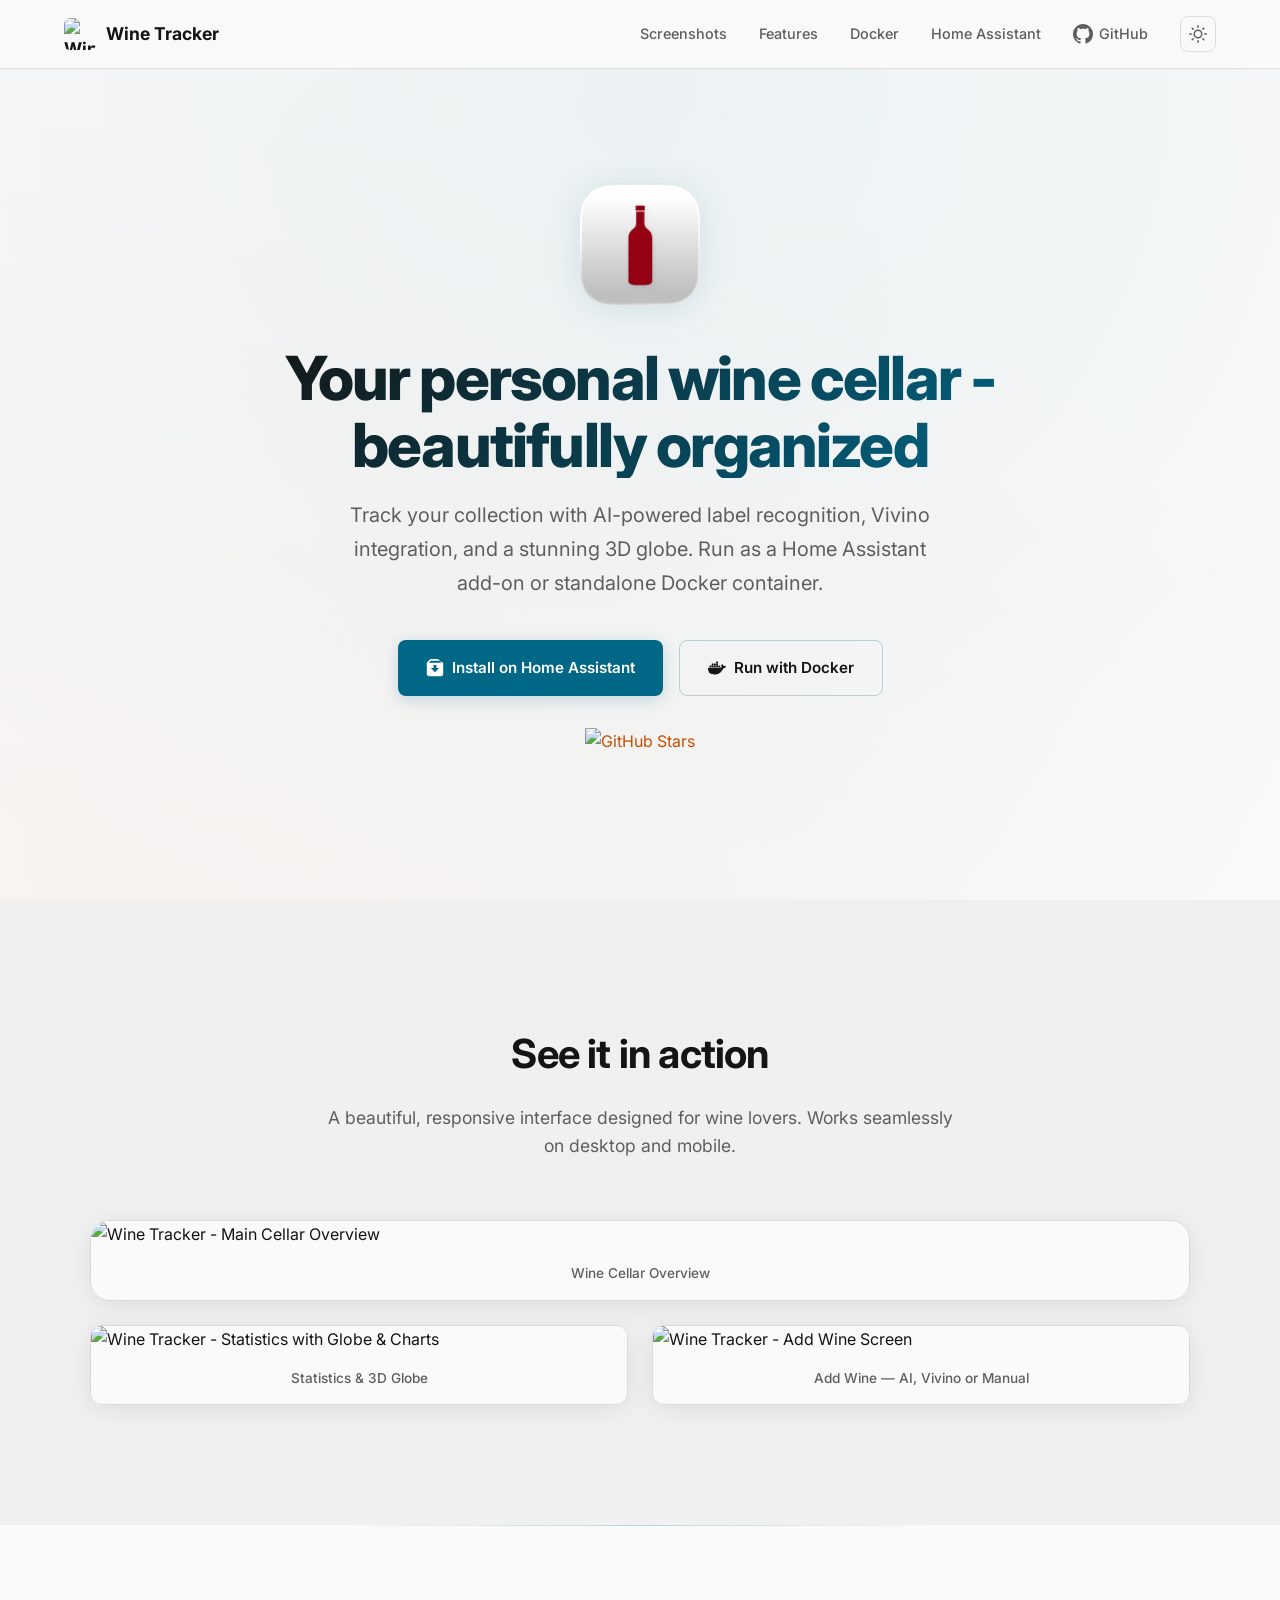
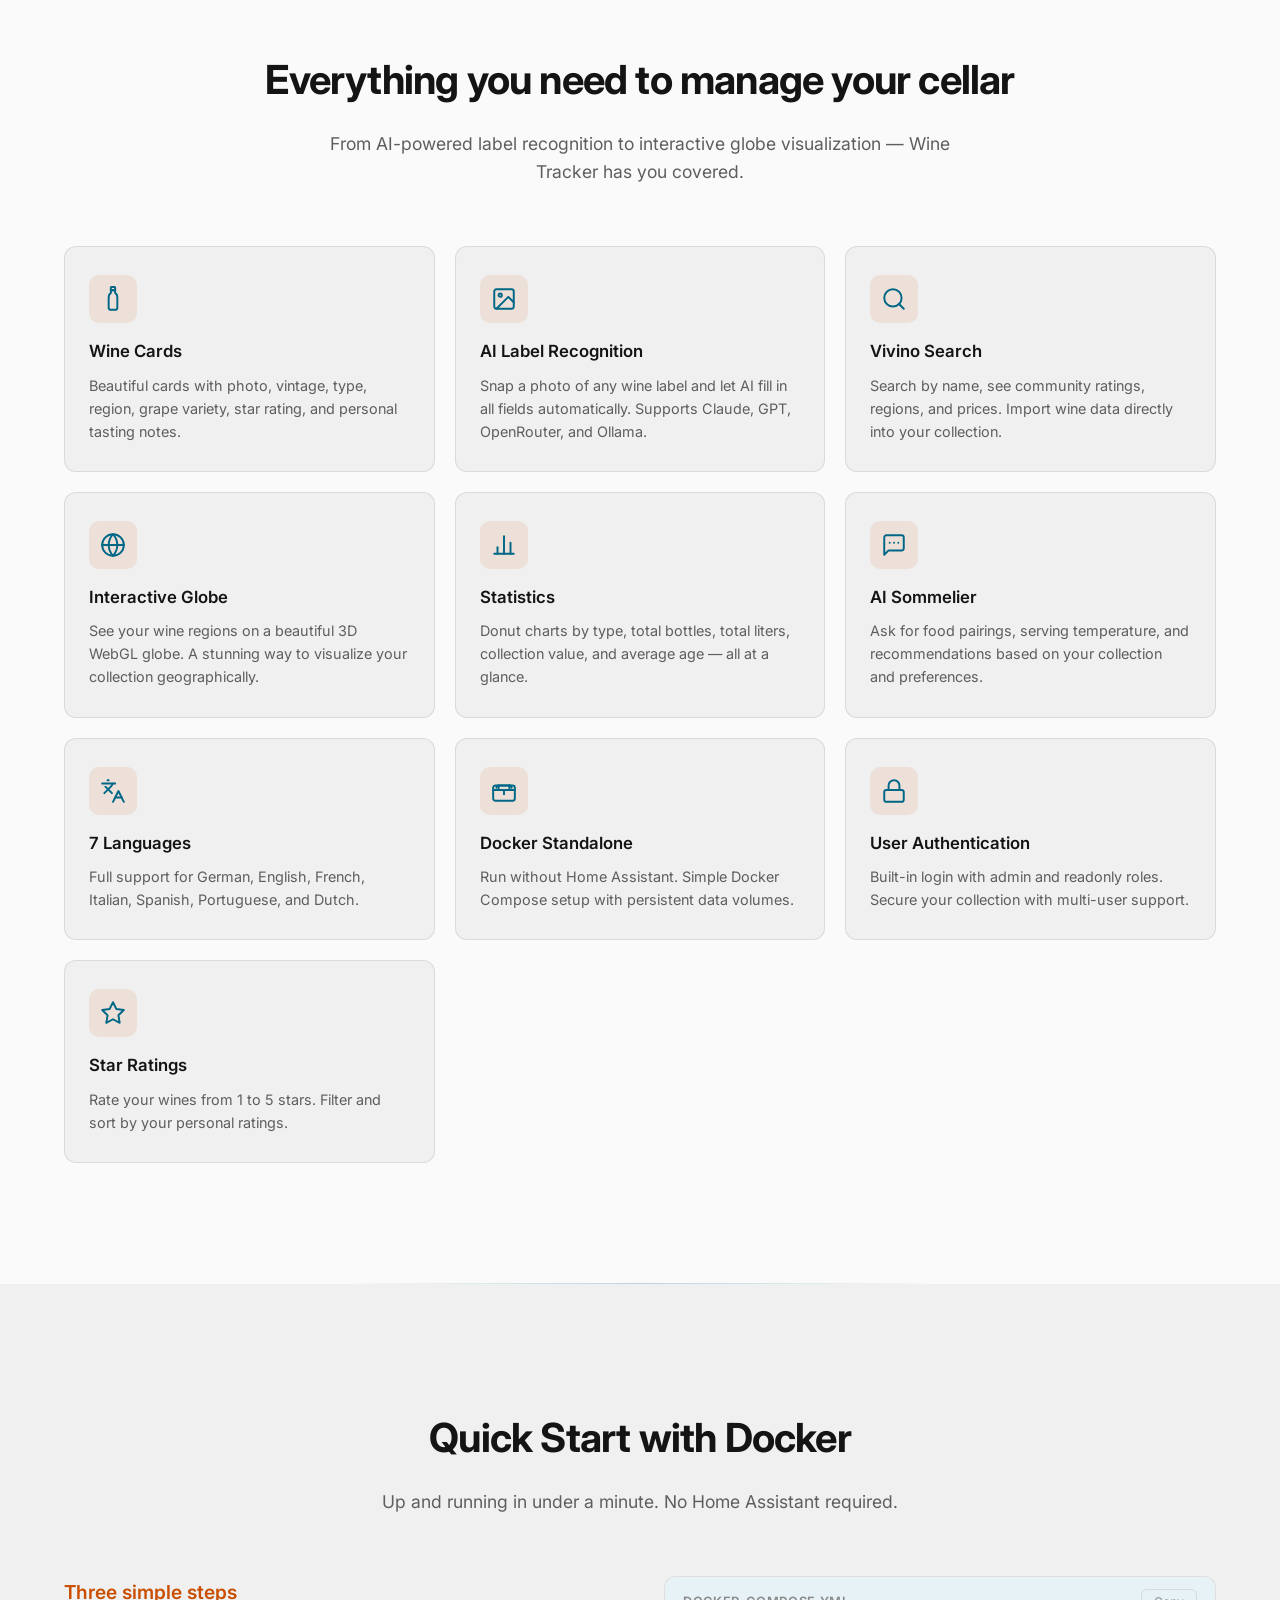
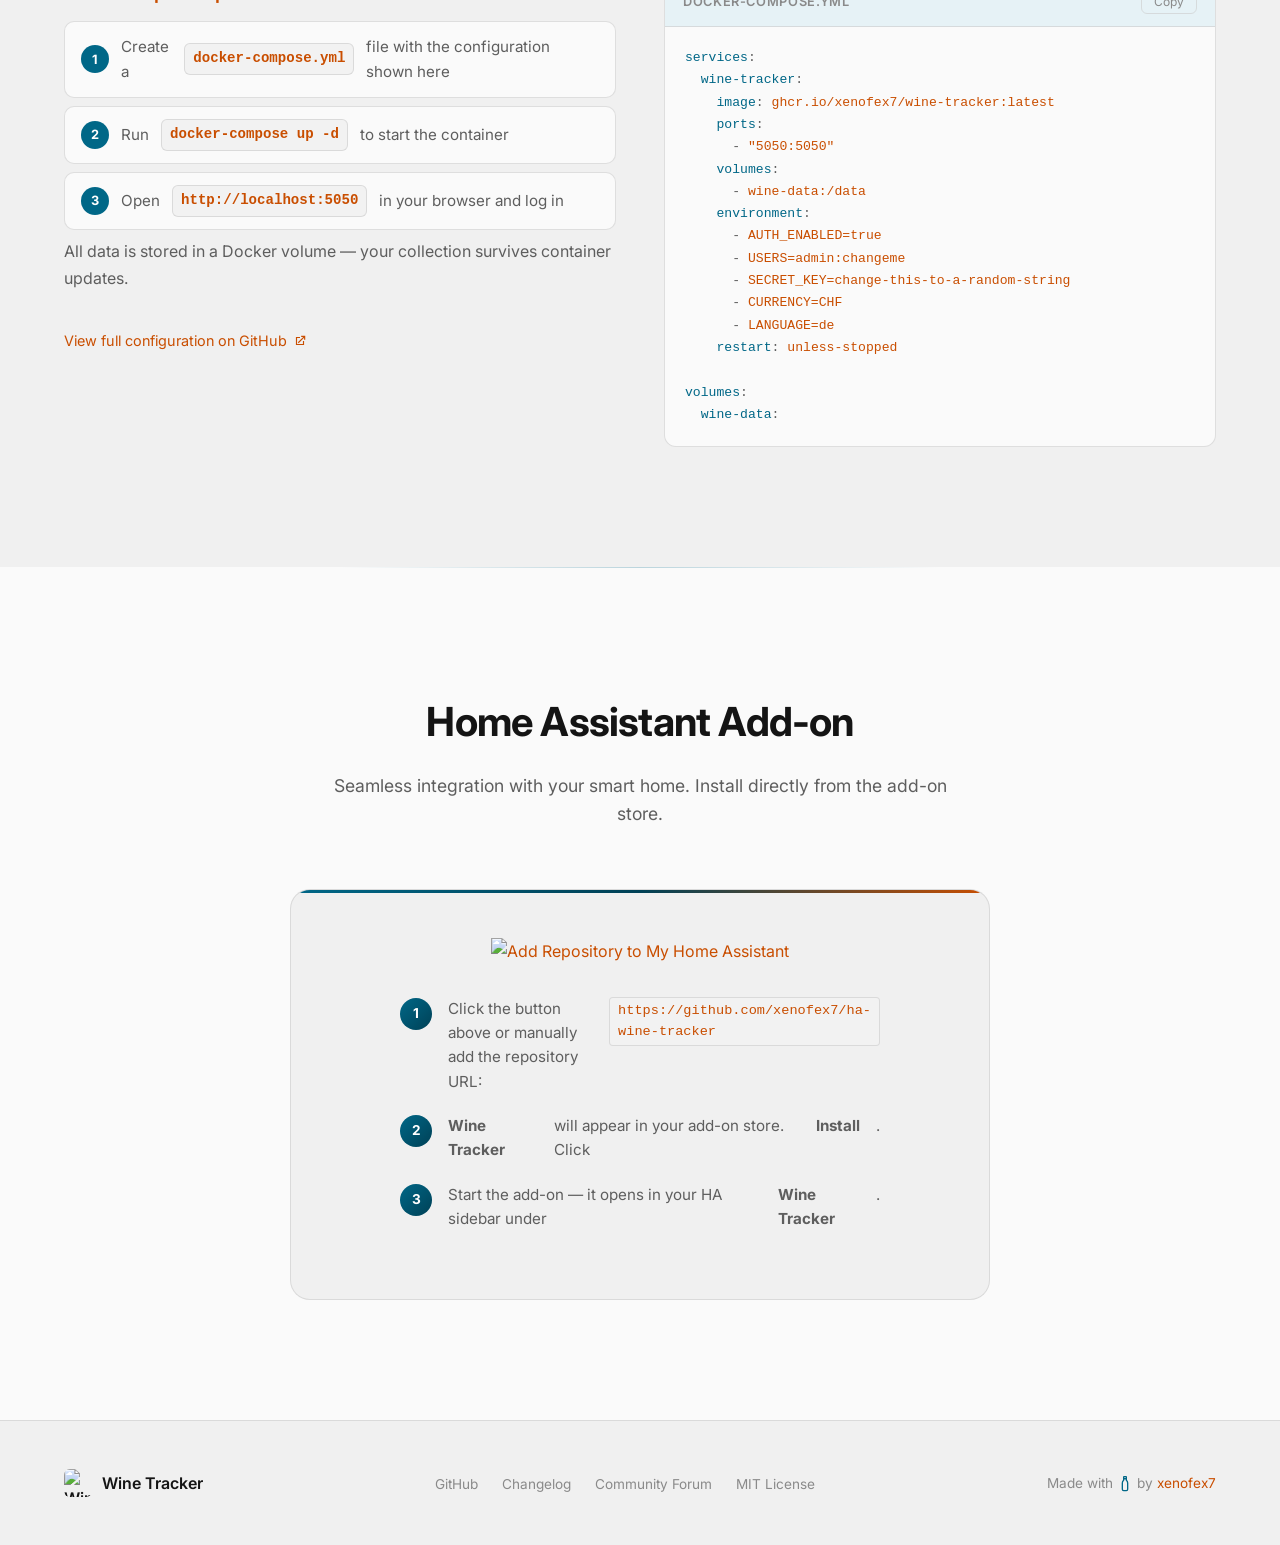
==== docs/index.html @ 7efe10c6 "Enhance landing page with dark/light mode, SVG icons, and lightbox" ====
<!DOCTYPE html>
<html lang="en">
<head>
  <meta charset="UTF-8">
  <meta name="viewport" content="width=device-width, initial-scale=1.0">
  <title>Wine Tracker — Your Personal Wine Cellar, Beautifully Organized</title>
  <meta name="description" content="Track your wine collection with AI-powered label recognition, Vivino integration, and a stunning 3D globe. Run as a Home Assistant add-on or standalone Docker container.">
  <meta property="og:title" content="Wine Tracker — Your Personal Wine Cellar">
  <meta property="og:description" content="Track your wine collection with AI-powered label recognition, Vivino integration, and a stunning 3D globe.">
  <meta property="og:image" content="https://raw.githubusercontent.com/xenofex7/ha-wine-tracker/main/assets/260220_main_screen.png">
  <meta property="og:url" content="https://xenofex7.github.io/ha-wine-tracker">
  <meta property="og:type" content="website">
  <meta name="twitter:card" content="summary_large_image">
  <meta name="twitter:title" content="Wine Tracker — Your Personal Wine Cellar">
  <meta name="twitter:description" content="Track your wine collection with AI-powered label recognition, Vivino integration, and a stunning 3D globe.">
  <meta name="twitter:image" content="https://raw.githubusercontent.com/xenofex7/ha-wine-tracker/main/assets/260220_main_screen.png">
  <link rel="icon" type="image/png" href="./icon.png">
  <link rel="preconnect" href="https://fonts.googleapis.com">
  <link rel="preconnect" href="https://fonts.gstatic.com" crossorigin>
  <link href="https://fonts.googleapis.com/css2?family=Inter:wght@300;400;500;600;700;800&display=swap" rel="stylesheet">
  <style>
    /* ========================================
       CSS Custom Properties — Dark (default)
       ======================================== */
    :root {
      --bg-primary: #111111;
      --bg-secondary: #1c1c1c;
      --bg-tertiary: #252525;
      --bg-card: #1c1c1c;
      --bg-card-hover: #282828;
      --bg-code: #161616;

      --accent: #009ac7;
      --accent-hover: #00b4e6;
      --accent-dim: #006787;
      --accent-glow: rgba(0, 154, 199, 0.3);
      --accent-glow-strong: rgba(0, 154, 199, 0.5);

      --gold: #ff9800;
      --gold-light: #ffb74d;
      --gold-dim: rgba(255, 152, 0, 0.15);

      --text-primary: #e1e1e1;
      --text-secondary: #9b9b9b;
      --text-muted: #6b6b6b;

      --border: rgba(58, 58, 58, 0.6);
      --border-hover: rgba(0, 154, 199, 0.4);

      --nav-bg: rgba(17, 17, 17, 0.85);
      --mobile-nav-bg: rgba(17, 17, 17, 0.97);

      --code-number: #7EC8E3;
      --ha-step-bg: linear-gradient(135deg, #009ac7, #006787);
      --ha-step-color: white;
      --ha-gradient: linear-gradient(90deg, #009ac7, #006787, var(--gold));

      --feature-icon-color: var(--accent);

      --radius-lg: 20px;
      --radius-md: 12px;
      --radius-sm: 8px;

      --shadow-soft: 0 4px 24px rgba(0, 0, 0, 0.3);
      --shadow-elevated: 0 8px 40px rgba(0, 0, 0, 0.5);
      --shadow-glow: 0 0 40px rgba(0, 154, 199, 0.15);

      --max-width: 1200px;
      --section-padding: 120px;
    }

    /* ========================================
       Light Mode Overrides
       ======================================== */
    [data-theme="light"] {
      --bg-primary: #fafafa;
      --bg-secondary: #f0f0f0;
      --bg-tertiary: #e6e6e6;
      --bg-card: #ffffff;
      --bg-card-hover: #f5f5f5;
      --bg-code: #f2f2f2;

      --accent: #006787;
      --accent-hover: #005570;
      --accent-dim: #004156;
      --accent-glow: rgba(0, 103, 135, 0.12);
      --accent-glow-strong: rgba(0, 103, 135, 0.2);

      --gold: #c94e00;
      --gold-light: #a83e00;
      --gold-dim: rgba(201, 78, 0, 0.1);

      --text-primary: #141414;
      --text-secondary: #5e5e5e;
      --text-muted: #8a8a8a;

      --border: rgba(204, 204, 204, 0.6);
      --border-hover: rgba(0, 103, 135, 0.25);

      --nav-bg: rgba(250, 250, 250, 0.9);
      --mobile-nav-bg: rgba(250, 250, 250, 0.97);

      --code-number: #2980B9;
      --ha-step-bg: linear-gradient(135deg, #006787, #004156);
      --ha-step-color: white;
      --ha-gradient: linear-gradient(90deg, #006787, #004156, var(--gold));

      --feature-icon-color: var(--accent);

      --shadow-soft: 0 4px 24px rgba(0, 0, 0, 0.06);
      --shadow-elevated: 0 8px 40px rgba(0, 0, 0, 0.1);
      --shadow-glow: 0 0 40px rgba(0, 103, 135, 0.08);
    }

    [data-theme="light"] .hero h1 {
      background: linear-gradient(135deg, var(--text-primary) 0%, var(--accent) 100%);
      -webkit-background-clip: text;
      -webkit-text-fill-color: transparent;
      background-clip: text;
    }

    [data-theme="light"] .nav-github svg {
      fill: var(--text-secondary);
    }

    [data-theme="light"] .btn-primary {
      box-shadow: 0 4px 16px rgba(0, 103, 135, 0.2);
    }

    [data-theme="light"] .btn-primary:hover {
      box-shadow: 0 6px 24px rgba(0, 103, 135, 0.3);
    }

    [data-theme="light"] .screenshot-main,
    [data-theme="light"] .screenshot-secondary {
      box-shadow: 0 4px 24px rgba(0, 0, 0, 0.08);
    }

    [data-theme="light"] .code-body .keyword { color: var(--accent); }
    [data-theme="light"] .code-body .string { color: var(--gold); }
    [data-theme="light"] .code-body .comment { color: var(--text-muted); }

    /* ========================================
       Theme transition
       ======================================== */
    html[data-theme-transition] *,
    html[data-theme-transition] *::before,
    html[data-theme-transition] *::after {
      transition: background-color 0.4s ease, color 0.3s ease, border-color 0.3s ease, box-shadow 0.3s ease, fill 0.3s ease !important;
    }

    /* ========================================
       Reset & Base
       ======================================== */
    *, *::before, *::after {
      box-sizing: border-box;
      margin: 0;
      padding: 0;
    }

    html {
      scroll-behavior: smooth;
      -webkit-font-smoothing: antialiased;
      -moz-osx-font-smoothing: grayscale;
    }

    body {
      font-family: 'Inter', -apple-system, BlinkMacSystemFont, 'Segoe UI', sans-serif;
      background: var(--bg-primary);
      color: var(--text-primary);
      line-height: 1.7;
      overflow-x: hidden;
    }

    a {
      color: var(--gold);
      text-decoration: none;
      transition: color 0.2s ease;
    }

    a:hover {
      color: var(--gold-light);
    }

    img {
      max-width: 100%;
      height: auto;
    }

    /* ========================================
       Scroll Animations
       ======================================== */
    .fade-in {
      opacity: 0;
      transform: translateY(30px);
      transition: opacity 0.7s ease-out, transform 0.7s ease-out;
    }

    .fade-in.visible {
      opacity: 1;
      transform: translateY(0);
    }

    .fade-in-delay-1 { transition-delay: 0.1s; }
    .fade-in-delay-2 { transition-delay: 0.2s; }
    .fade-in-delay-3 { transition-delay: 0.3s; }
    .fade-in-delay-4 { transition-delay: 0.4s; }

    /* ========================================
       Layout
       ======================================== */
    .container {
      max-width: var(--max-width);
      margin: 0 auto;
      padding: 0 24px;
    }

    section {
      padding: var(--section-padding) 0;
      position: relative;
    }

    .section-title {
      font-size: clamp(1.8rem, 4vw, 2.5rem);
      font-weight: 700;
      text-align: center;
      margin-bottom: 16px;
      letter-spacing: -0.02em;
    }

    .section-subtitle {
      text-align: center;
      color: var(--text-secondary);
      font-size: 1.1rem;
      max-width: 640px;
      margin: 0 auto 60px;
      line-height: 1.6;
    }

    /* ========================================
       Navigation
       ======================================== */
    nav {
      position: fixed;
      top: 0;
      left: 0;
      right: 0;
      z-index: 1000;
      padding: 16px 0;
      background: var(--nav-bg);
      backdrop-filter: blur(20px);
      -webkit-backdrop-filter: blur(20px);
      border-bottom: 1px solid var(--border);
      transition: padding 0.3s ease;
    }

    nav .container {
      display: flex;
      align-items: center;
      justify-content: space-between;
    }

    .nav-brand {
      display: flex;
      align-items: center;
      gap: 10px;
      font-weight: 700;
      font-size: 1.1rem;
      color: var(--text-primary);
    }

    .nav-brand img {
      width: 32px;
      height: 32px;
      border-radius: 6px;
    }

    .nav-links {
      display: flex;
      align-items: center;
      gap: 32px;
      list-style: none;
    }

    .nav-links a {
      color: var(--text-secondary);
      font-size: 0.9rem;
      font-weight: 500;
      transition: color 0.2s ease;
    }

    .nav-links a:hover {
      color: var(--text-primary);
    }

    .nav-github {
      display: flex;
      align-items: center;
      gap: 6px;
    }

    .nav-github svg {
      width: 20px;
      height: 20px;
      fill: var(--text-secondary);
      transition: fill 0.2s ease;
    }

    .nav-github:hover svg {
      fill: var(--text-primary);
    }

    .nav-toggle {
      display: none;
      background: none;
      border: none;
      cursor: pointer;
      padding: 4px;
    }

    .nav-toggle span {
      display: block;
      width: 24px;
      height: 2px;
      background: var(--text-secondary);
      margin: 5px 0;
      transition: all 0.3s ease;
      border-radius: 2px;
    }

    /* Theme toggle */
    .theme-toggle {
      background: none;
      border: 1px solid var(--border);
      border-radius: 8px;
      cursor: pointer;
      padding: 6px;
      display: flex;
      align-items: center;
      justify-content: center;
      color: var(--text-secondary);
      transition: color 0.2s ease, border-color 0.2s ease, background 0.2s ease;
      width: 36px;
      height: 36px;
    }

    .theme-toggle:hover {
      color: var(--text-primary);
      border-color: var(--border-hover);
      background: var(--bg-card);
    }

    .theme-toggle svg {
      width: 18px;
      height: 18px;
    }

    .theme-toggle .icon-sun { display: none; }
    .theme-toggle .icon-moon { display: block; }

    [data-theme="light"] .theme-toggle .icon-sun { display: block; }
    [data-theme="light"] .theme-toggle .icon-moon { display: none; }

    /* Theme-aware hero icon */
    .icon-for-light { display: none; }
    .icon-for-dark { display: inline; }
    [data-theme="light"] .icon-for-light { display: inline; }
    [data-theme="light"] .icon-for-dark { display: none; }

    /* ========================================
       Hero Section
       ======================================== */
    .hero {
      min-height: 100vh;
      display: flex;
      align-items: center;
      justify-content: center;
      text-align: center;
      padding: 140px 24px 100px;
      position: relative;
      overflow: hidden;
    }

    .hero::before {
      content: '';
      position: absolute;
      top: -50%;
      left: -50%;
      width: 200%;
      height: 200%;
      background: radial-gradient(ellipse at 50% 30%, rgba(0, 154, 199, 0.12) 0%, transparent 60%),
                  radial-gradient(ellipse at 30% 80%, rgba(255, 152, 0, 0.05) 0%, transparent 50%);
      pointer-events: none;
    }

    [data-theme="light"] .hero::before {
      background: radial-gradient(ellipse at 50% 30%, rgba(0, 103, 135, 0.06) 0%, transparent 60%),
                  radial-gradient(ellipse at 30% 80%, rgba(201, 78, 0, 0.04) 0%, transparent 50%);
    }

    .hero-content {
      position: relative;
      z-index: 1;
      max-width: 800px;
    }

    .hero-logo {
      width: 120px;
      height: 120px;
      border-radius: 24px;
      margin-bottom: 32px;
      animation: float 6s ease-in-out infinite;
      filter: drop-shadow(0 4px 16px var(--accent-glow));
    }

    @keyframes float {
      0%, 100% { transform: translateY(0); }
      50% { transform: translateY(-10px); }
    }

    .hero h1 {
      font-size: clamp(2.2rem, 6vw, 3.8rem);
      font-weight: 800;
      letter-spacing: -0.03em;
      line-height: 1.1;
      margin-bottom: 20px;
      background: linear-gradient(135deg, var(--text-primary) 0%, var(--gold) 100%);
      -webkit-background-clip: text;
      -webkit-text-fill-color: transparent;
      background-clip: text;
    }

    .hero-tagline {
      font-size: clamp(1.05rem, 2.5vw, 1.25rem);
      color: var(--text-secondary);
      max-width: 620px;
      margin: 0 auto 40px;
      line-height: 1.7;
    }

    .hero-cta {
      display: flex;
      gap: 16px;
      justify-content: center;
      flex-wrap: wrap;
      margin-bottom: 32px;
    }

    .btn {
      display: inline-flex;
      align-items: center;
      gap: 8px;
      padding: 14px 28px;
      border-radius: var(--radius-sm);
      font-family: 'Inter', sans-serif;
      font-size: 0.95rem;
      font-weight: 600;
      cursor: pointer;
      transition: all 0.25s ease;
      border: none;
      text-decoration: none;
    }

    .btn-primary {
      background: var(--accent);
      color: #ffffff;
      box-shadow: 0 4px 16px rgba(0, 154, 199, 0.3);
    }

    .btn-primary:hover {
      background: var(--accent-hover);
      color: #ffffff;
      transform: translateY(-2px);
      box-shadow: 0 6px 24px rgba(0, 154, 199, 0.4);
    }

    .btn-secondary {
      background: transparent;
      color: var(--text-primary);
      border: 1px solid var(--border-hover);
    }

    .btn-secondary:hover {
      background: var(--bg-card);
      color: var(--text-primary);
      border-color: var(--accent);
      transform: translateY(-2px);
    }

    .btn svg {
      width: 18px;
      height: 18px;
      flex-shrink: 0;
    }

    .hero-badge {
      display: inline-flex;
      align-items: center;
      gap: 8px;
    }

    .hero-badge img {
      height: 20px;
    }

    /* ========================================
       Screenshots Section
       ======================================== */
    .screenshots {
      background: var(--bg-secondary);
      overflow: hidden;
    }

    .screenshots-grid {
      display: grid;
      grid-template-columns: 1fr 1fr;
      gap: 24px;
      max-width: 1100px;
      margin: 0 auto;
    }

    .screenshot-main {
      grid-column: 1 / -1;
      border-radius: var(--radius-lg);
      overflow: hidden;
      box-shadow: var(--shadow-elevated);
      border: 1px solid var(--border);
      transition: transform 0.4s ease, box-shadow 0.4s ease;
      cursor: pointer;
    }

    .screenshot-main:hover {
      transform: translateY(-4px);
      box-shadow: var(--shadow-glow), var(--shadow-elevated);
    }

    .screenshot-main img {
      display: block;
      width: 100%;
      background: var(--bg-primary);
    }

    .screenshot-secondary {
      border-radius: var(--radius-md);
      overflow: hidden;
      box-shadow: var(--shadow-soft);
      border: 1px solid var(--border);
      transition: transform 0.4s ease, box-shadow 0.4s ease;
      cursor: pointer;
    }

    .screenshot-secondary:hover {
      transform: translateY(-4px);
      box-shadow: var(--shadow-glow), var(--shadow-soft);
    }

    .screenshot-secondary img {
      display: block;
      width: 100%;
      background: var(--bg-primary);
    }

    .screenshot-label {
      padding: 14px 18px;
      background: var(--bg-primary);
      font-size: 0.85rem;
      color: var(--text-secondary);
      font-weight: 500;
      text-align: center;
    }

    /* ========================================
       Lightbox
       ======================================== */
    .lightbox {
      position: fixed;
      top: 0;
      left: 0;
      right: 0;
      bottom: 0;
      z-index: 9999;
      display: flex;
      align-items: center;
      justify-content: center;
      background: rgba(0, 0, 0, 0.88);
      backdrop-filter: blur(8px);
      -webkit-backdrop-filter: blur(8px);
      opacity: 0;
      visibility: hidden;
      transition: opacity 0.3s ease, visibility 0.3s ease;
      cursor: zoom-out;
      padding: 40px;
    }

    .lightbox.active {
      opacity: 1;
      visibility: visible;
    }

    .lightbox img {
      max-width: 95%;
      max-height: 90vh;
      border-radius: var(--radius-md);
      box-shadow: 0 16px 80px rgba(0, 0, 0, 0.6);
      transform: scale(0.92);
      transition: transform 0.35s ease;
      cursor: default;
    }

    .lightbox.active img {
      transform: scale(1);
    }

    .lightbox-close {
      position: absolute;
      top: 20px;
      right: 24px;
      background: rgba(255, 255, 255, 0.1);
      border: 1px solid rgba(255, 255, 255, 0.15);
      border-radius: 50%;
      width: 44px;
      height: 44px;
      display: flex;
      align-items: center;
      justify-content: center;
      cursor: pointer;
      color: rgba(255, 255, 255, 0.8);
      font-size: 1.2rem;
      transition: background 0.2s ease, color 0.2s ease;
    }

    .lightbox-close:hover {
      background: rgba(255, 255, 255, 0.2);
      color: white;
    }

    .lightbox-close svg {
      width: 20px;
      height: 20px;
    }

    /* ========================================
       Features Section
       ======================================== */
    .features-grid {
      display: grid;
      grid-template-columns: repeat(auto-fit, minmax(280px, 1fr));
      gap: 20px;
    }

    .feature-card {
      background: var(--bg-secondary);
      border: 1px solid var(--border);
      border-radius: var(--radius-md);
      padding: 28px 24px;
      transition: all 0.3s ease;
      position: relative;
      overflow: hidden;
    }

    .feature-card::before {
      content: '';
      position: absolute;
      top: 0;
      left: 0;
      right: 0;
      height: 2px;
      background: linear-gradient(90deg, var(--accent), var(--gold), var(--accent));
      opacity: 0;
      transition: opacity 0.3s ease;
    }

    .feature-card:hover {
      border-color: var(--border-hover);
      background: var(--bg-tertiary);
      transform: translateY(-2px);
      box-shadow: var(--shadow-glow);
    }

    .feature-card:hover::before {
      opacity: 1;
    }

    .feature-icon {
      display: flex;
      align-items: center;
      justify-content: center;
      width: 48px;
      height: 48px;
      margin-bottom: 14px;
      border-radius: 10px;
      background: var(--gold-dim);
      color: var(--feature-icon-color);
    }

    .feature-icon svg {
      width: 26px;
      height: 26px;
    }

    .feature-card h3 {
      font-size: 1.05rem;
      font-weight: 600;
      margin-bottom: 8px;
      color: var(--text-primary);
    }

    .feature-card p {
      font-size: 0.9rem;
      color: var(--text-secondary);
      line-height: 1.6;
    }

    /* ========================================
       Docker Section
       ======================================== */
    .docker-section {
      background: var(--bg-secondary);
    }

    .docker-content {
      display: grid;
      grid-template-columns: 1fr 1fr;
      gap: 48px;
      align-items: start;
    }

    .docker-text h3 {
      font-size: 1.2rem;
      font-weight: 600;
      margin-bottom: 12px;
      color: var(--gold);
    }

    .docker-text p {
      color: var(--text-secondary);
      margin-bottom: 20px;
      line-height: 1.7;
    }

    .docker-steps {
      list-style: none;
      counter-reset: steps;
      padding: 0;
    }

    .docker-steps li {
      counter-increment: steps;
      display: flex;
      align-items: center;
      gap: 12px;
      padding: 12px 16px;
      margin-bottom: 8px;
      background: var(--bg-primary);
      border: 1px solid var(--border);
      border-radius: 10px;
      color: var(--text-secondary);
      font-size: 0.95rem;
    }

    .docker-steps li::before {
      content: counter(steps);
      min-width: 28px;
      height: 28px;
      border-radius: 50%;
      background: var(--accent);
      color: #ffffff;
      display: flex;
      align-items: center;
      justify-content: center;
      font-size: 0.8rem;
      font-weight: 700;
      flex-shrink: 0;
    }

    .docker-steps code {
      background: var(--bg-code);
      border: 1px solid var(--border);
      padding: 3px 8px;
      border-radius: 6px;
      font-size: 0.88rem;
      font-weight: 600;
      color: var(--gold);
      white-space: nowrap;
    }

    .code-block {
      background: var(--bg-primary);
      border: 1px solid var(--border);
      border-radius: var(--radius-md);
      overflow: hidden;
    }

    .code-header {
      display: flex;
      align-items: center;
      justify-content: space-between;
      padding: 12px 18px;
      background: rgba(0, 154, 199, 0.08);
      border-bottom: 1px solid var(--border);
    }

    .code-header span {
      font-size: 0.8rem;
      font-weight: 600;
      color: var(--text-muted);
      text-transform: uppercase;
      letter-spacing: 0.05em;
    }

    .code-copy {
      background: none;
      border: 1px solid var(--border);
      color: var(--text-muted);
      padding: 4px 12px;
      border-radius: 6px;
      font-size: 0.75rem;
      font-family: 'Inter', sans-serif;
      cursor: pointer;
      transition: all 0.2s ease;
    }

    .code-copy:hover {
      border-color: var(--accent);
      color: var(--text-secondary);
    }

    .code-body {
      padding: 20px;
      overflow-x: auto;
    }

    .code-body pre {
      margin: 0;
      font-family: 'SF Mono', 'Fira Code', 'Cascadia Code', monospace;
      font-size: 0.82rem;
      line-height: 1.7;
      color: var(--text-secondary);
      white-space: pre;
    }

    .code-body .keyword { color: var(--accent); }
    .code-body .string { color: var(--gold); }
    .code-body .comment { color: var(--text-muted); font-style: italic; }
    .code-body .number { color: var(--code-number); }

    .docker-link {
      display: inline-flex;
      align-items: center;
      gap: 6px;
      margin-top: 16px;
      font-size: 0.9rem;
      color: var(--gold);
    }

    .docker-link:hover {
      color: var(--gold-light);
    }

    .docker-link svg {
      width: 14px;
      height: 14px;
      fill: currentColor;
    }

    /* ========================================
       Home Assistant Section
       ======================================== */
    .ha-section {
      text-align: center;
    }

    .ha-card {
      background: var(--bg-secondary);
      border: 1px solid var(--border);
      border-radius: var(--radius-lg);
      padding: 48px;
      max-width: 700px;
      margin: 0 auto;
      position: relative;
      overflow: hidden;
    }

    .ha-card::before {
      content: '';
      position: absolute;
      top: 0;
      left: 0;
      right: 0;
      height: 3px;
      background: var(--ha-gradient);
    }

    .ha-badge {
      display: inline-block;
      margin-bottom: 32px;
    }

    .ha-badge img {
      height: 44px;
      transition: transform 0.2s ease;
    }

    .ha-badge:hover img {
      transform: translateY(-2px);
    }

    .ha-steps {
      text-align: left;
      list-style: none;
      counter-reset: ha-steps;
      max-width: 480px;
      margin: 0 auto;
    }

    .ha-steps li {
      counter-increment: ha-steps;
      display: flex;
      align-items: flex-start;
      gap: 16px;
      margin-bottom: 20px;
      color: var(--text-secondary);
      font-size: 0.95rem;
      line-height: 1.6;
    }

    .ha-steps li::before {
      content: counter(ha-steps);
      min-width: 32px;
      height: 32px;
      border-radius: 50%;
      background: var(--ha-step-bg);
      color: var(--ha-step-color);
      display: flex;
      align-items: center;
      justify-content: center;
      font-size: 0.85rem;
      font-weight: 700;
      flex-shrink: 0;
      margin-top: 1px;
    }

    .ha-steps code {
      background: var(--bg-code);
      padding: 2px 8px;
      border-radius: 4px;
      font-size: 0.85rem;
      color: var(--gold);
      border: 1px solid var(--border);
    }

    /* ========================================
       Footer
       ======================================== */
    footer {
      padding: 48px 0;
      border-top: 1px solid var(--border);
      background: var(--bg-secondary);
    }

    .footer-content {
      display: flex;
      align-items: center;
      justify-content: space-between;
      flex-wrap: wrap;
      gap: 16px;
    }

    .footer-brand {
      display: flex;
      align-items: center;
      gap: 10px;
      font-weight: 600;
      color: var(--text-primary);
    }

    .footer-brand img {
      width: 28px;
      height: 28px;
      border-radius: 6px;
    }

    .footer-links {
      display: flex;
      align-items: center;
      gap: 24px;
      list-style: none;
    }

    .footer-links a {
      color: var(--text-muted);
      font-size: 0.85rem;
      transition: color 0.2s ease;
    }

    .footer-links a:hover {
      color: var(--text-secondary);
    }

    .footer-made {
      color: var(--text-muted);
      font-size: 0.85rem;
    }

    .footer-made .footer-wine-icon {
      display: inline-block;
      vertical-align: middle;
      width: 16px;
      height: 16px;
      color: var(--accent);
    }

    /* ========================================
       Divider
       ======================================== */
    .section-divider {
      height: 1px;
      background: linear-gradient(90deg, transparent, var(--border-hover), transparent);
      max-width: 600px;
      margin: 0 auto;
    }

    /* ========================================
       Responsive
       ======================================== */
    @media (max-width: 900px) {
      :root {
        --section-padding: 80px;
      }

      .docker-content {
        grid-template-columns: 1fr;
      }

      .screenshots-grid {
        grid-template-columns: 1fr;
      }

      .features-grid {
        grid-template-columns: 1fr 1fr;
      }
    }

    @media (max-width: 640px) {
      :root {
        --section-padding: 60px;
      }

      .nav-links {
        display: none;
        position: fixed;
        top: 0;
        left: 0;
        right: 0;
        bottom: 0;
        background: var(--mobile-nav-bg);
        backdrop-filter: blur(20px);
        -webkit-backdrop-filter: blur(20px);
        flex-direction: column;
        justify-content: center;
        align-items: center;
        gap: 24px;
        z-index: 999;
      }

      .nav-links.open {
        display: flex;
      }

      .nav-links a {
        font-size: 1.2rem;
      }

      .nav-toggle {
        display: block;
        z-index: 1001;
      }

      .nav-toggle.active span:nth-child(1) {
        transform: rotate(45deg) translate(5px, 5px);
      }

      .nav-toggle.active span:nth-child(2) {
        opacity: 0;
      }

      .nav-toggle.active span:nth-child(3) {
        transform: rotate(-45deg) translate(5px, -5px);
      }

      .hero {
        padding: 120px 20px 80px;
      }

      .hero h1 {
        font-size: 2rem;
      }

      .hero-cta {
        flex-direction: column;
        align-items: center;
      }

      .btn {
        width: 100%;
        max-width: 300px;
        justify-content: center;
      }

      .features-grid {
        grid-template-columns: 1fr;
      }

      .screenshots-grid {
        gap: 16px;
      }

      .ha-card {
        padding: 32px 24px;
      }

      .footer-content {
        flex-direction: column;
        text-align: center;
      }

      .footer-links {
        flex-wrap: wrap;
        justify-content: center;
      }

      .lightbox {
        padding: 16px;
      }
    }
  </style>
</head>
<body>

  <!-- ========================================
       Navigation
       ======================================== -->
  <nav>
    <div class="container">
      <a href="#" class="nav-brand">
        <img src="./icon.png" alt="Wine Tracker Icon">
        <span>Wine Tracker</span>
      </a>
      <button class="nav-toggle" aria-label="Toggle navigation">
        <span></span>
        <span></span>
        <span></span>
      </button>
      <ul class="nav-links">
        <li><a href="#screenshots">Screenshots</a></li>
        <li><a href="#features">Features</a></li>
        <li><a href="#docker">Docker</a></li>
        <li><a href="#homeassistant">Home Assistant</a></li>
        <li>
          <a href="https://github.com/xenofex7/ha-wine-tracker" class="nav-github" target="_blank" rel="noopener">
            <svg viewBox="0 0 24 24" xmlns="http://www.w3.org/2000/svg"><path d="M12 0C5.37 0 0 5.37 0 12c0 5.31 3.435 9.795 8.205 11.385.6.105.825-.255.825-.57 0-.285-.015-1.23-.015-2.235-3.015.555-3.795-.735-4.035-1.41-.135-.345-.72-1.41-1.23-1.695-.42-.225-1.02-.78-.015-.795.945-.015 1.62.87 1.845 1.23 1.08 1.815 2.805 1.305 3.495.99.105-.78.42-1.305.765-1.605-2.67-.3-5.46-1.335-5.46-5.925 0-1.305.465-2.385 1.23-3.225-.12-.3-.54-1.53.12-3.18 0 0 1.005-.315 3.3 1.23.96-.27 1.98-.405 3-.405s2.04.135 3 .405c2.295-1.56 3.3-1.23 3.3-1.23.66 1.65.24 2.88.12 3.18.765.84 1.23 1.905 1.23 3.225 0 4.605-2.805 5.625-5.475 5.925.435.375.81 1.095.81 2.22 0 1.605-.015 2.895-.015 3.3 0 .315.225.69.825.57A12.02 12.02 0 0024 12c0-6.63-5.37-12-12-12z"/></svg>
            <span>GitHub</span>
          </a>
        </li>
        <li>
          <button class="theme-toggle" id="themeToggle" aria-label="Toggle light/dark mode">
            <svg class="icon-moon" viewBox="0 0 24 24" fill="none" stroke="currentColor" stroke-width="2" stroke-linecap="round" stroke-linejoin="round"><path d="M21 12.79A9 9 0 1 1 11.21 3 7 7 0 0 0 21 12.79z"/></svg>
            <svg class="icon-sun" viewBox="0 0 24 24" fill="none" stroke="currentColor" stroke-width="2" stroke-linecap="round" stroke-linejoin="round"><circle cx="12" cy="12" r="5"/><line x1="12" y1="1" x2="12" y2="3"/><line x1="12" y1="21" x2="12" y2="23"/><line x1="4.22" y1="4.22" x2="5.64" y2="5.64"/><line x1="18.36" y1="18.36" x2="19.78" y2="19.78"/><line x1="1" y1="12" x2="3" y2="12"/><line x1="21" y1="12" x2="23" y2="12"/><line x1="4.22" y1="19.78" x2="5.64" y2="18.36"/><line x1="18.36" y1="5.64" x2="19.78" y2="4.22"/></svg>
          </button>
        </li>
      </ul>
    </div>
  </nav>

  <!-- ========================================
       Hero Section
       ======================================== -->
  <section class="hero">
    <div class="hero-content">
      <img src="./icon_dark.png" alt="Wine Tracker Logo" class="hero-logo fade-in icon-for-dark">
      <img src="./icon_bright.png" alt="Wine Tracker Logo" class="hero-logo fade-in icon-for-light">
      <h1 class="fade-in fade-in-delay-1">Your personal wine cellar - beautifully organized</h1>
      <p class="hero-tagline fade-in fade-in-delay-2">
        Track your collection with AI-powered label recognition, Vivino integration, and a stunning 3D globe. Run as a Home Assistant add-on or standalone Docker container.
      </p>
      <div class="hero-cta fade-in fade-in-delay-3">
        <a href="https://my.home-assistant.io/redirect/supervisor_add_addon_repository/?repository_url=https%3A%2F%2Fgithub.com%2Fxenofex7%2Fha-wine-tracker" class="btn btn-primary" target="_blank" rel="noopener">
          <svg viewBox="0 0 24 24" fill="currentColor"><path d="M20.11 3.89L17.03.81c-.56-.56-1.31-.81-2.07-.81H7.05c-.76 0-1.51.25-2.07.81L1.89 3.89C1.33 4.45 1.08 5.2 1.08 5.96V20c0 1.66 1.34 3 3 3h15.84c1.66 0 3-1.34 3-3V5.96c0-.76-.25-1.51-.81-2.07zM12 17.5L6.5 12H10v-4h4v4h3.5L12 17.5zM3.61 5L5.86 2.75c.19-.19.45-.3.72-.3h10.84c.27 0 .53.11.72.3L20.39 5H3.61z"/></svg>
          Install on Home Assistant
        </a>
        <a href="#docker" class="btn btn-secondary">
          <svg viewBox="0 0 24 24" fill="currentColor"><path d="M13.983 11.078h2.119a.186.186 0 00.186-.185V9.006a.186.186 0 00-.186-.186h-2.119a.186.186 0 00-.185.186v1.887c0 .102.083.185.185.185zm-2.954-5.43h2.118a.186.186 0 00.186-.186V3.574a.186.186 0 00-.186-.185h-2.118a.186.186 0 00-.185.185v1.888c0 .103.082.186.185.186zm0 2.716h2.118a.187.187 0 00.186-.186V6.29a.186.186 0 00-.186-.185h-2.118a.186.186 0 00-.185.185v1.888c0 .103.082.186.185.186zm-2.93 0h2.12a.186.186 0 00.184-.186V6.29a.186.186 0 00-.185-.185H8.1a.186.186 0 00-.185.185v1.888c0 .103.083.186.185.186zm-2.964 0h2.119a.186.186 0 00.185-.186V6.29a.186.186 0 00-.185-.185H5.136a.186.186 0 00-.186.185v1.888c0 .103.084.186.186.186zm5.893 2.715h2.118a.186.186 0 00.186-.185V9.006a.186.186 0 00-.186-.186h-2.118a.186.186 0 00-.185.186v1.887c0 .102.082.185.185.185zm-2.93 0h2.12a.186.186 0 00.184-.185V9.006a.186.186 0 00-.184-.186h-2.12a.186.186 0 00-.184.186v1.887c0 .102.083.185.185.185zm-2.964 0h2.119a.186.186 0 00.185-.185V9.006a.186.186 0 00-.185-.186H5.136a.186.186 0 00-.186.186v1.887c0 .102.084.185.186.185zm-2.92 0h2.12a.186.186 0 00.184-.185V9.006a.186.186 0 00-.184-.186h-2.12a.186.186 0 00-.184.186v1.887c0 .102.082.185.185.185zM23.763 9.89c-.065-.051-.672-.51-1.954-.51-.338.001-.676.03-1.01.087-.248-1.7-1.653-2.53-1.716-2.566l-.344-.199-.226.327c-.284.438-.49.922-.612 1.43-.23.97-.09 1.882.403 2.661-.595.332-1.55.413-1.744.42H.751a.751.751 0 00-.75.748 11.376 11.376 0 00.692 4.062c.545 1.428 1.355 2.48 2.41 3.124 1.18.723 3.1 1.137 5.275 1.137.983.003 1.963-.086 2.93-.266a12.248 12.248 0 003.823-1.389c.98-.567 1.86-1.288 2.61-2.136 1.252-1.418 1.998-2.997 2.553-4.4h.221c1.372 0 2.215-.549 2.68-1.009.309-.293.55-.65.707-1.046l.098-.288z"/></svg>
          Run with Docker
        </a>
      </div>
      <div class="hero-badge fade-in fade-in-delay-4">
        <a href="https://github.com/xenofex7/ha-wine-tracker" target="_blank" rel="noopener">
          <img src="https://img.shields.io/github/stars/xenofex7/ha-wine-tracker?style=flat&logo=github&color=009ac7&labelColor=111111" alt="GitHub Stars">
        </a>
      </div>
    </div>
  </section>

  <!-- ========================================
       Screenshots Section
       ======================================== -->
  <section class="screenshots" id="screenshots">
    <div class="container">
      <h2 class="section-title fade-in">See it in action</h2>
      <p class="section-subtitle fade-in fade-in-delay-1">A beautiful, responsive interface designed for wine lovers. Works seamlessly on desktop and mobile.</p>
      <div class="screenshots-grid">
        <div class="screenshot-main fade-in fade-in-delay-1" data-lightbox>
          <img src="./assets/260220_main_screen.png" alt="Wine Tracker - Main Cellar Overview" loading="lazy">
          <div class="screenshot-label">Wine Cellar Overview</div>
        </div>
        <div class="screenshot-secondary fade-in fade-in-delay-2" data-lightbox>
          <img src="./assets/260220_statistics_screen.png" alt="Wine Tracker - Statistics with Globe & Charts" loading="lazy">
          <div class="screenshot-label">Statistics &amp; 3D Globe</div>
        </div>
        <div class="screenshot-secondary fade-in fade-in-delay-3" data-lightbox>
          <img src="./assets/260220_add_wine_screen.png" alt="Wine Tracker - Add Wine Screen" loading="lazy">
          <div class="screenshot-label">Add Wine &mdash; AI, Vivino or Manual</div>
        </div>
      </div>
    </div>
  </section>

  <div class="section-divider"></div>

  <!-- ========================================
       Features Section
       ======================================== -->
  <section id="features">
    <div class="container">
      <h2 class="section-title fade-in">Everything you need to manage your cellar</h2>
      <p class="section-subtitle fade-in fade-in-delay-1">From AI-powered label recognition to interactive globe visualization &mdash; Wine Tracker has you covered.</p>
      <div class="features-grid">
        <div class="feature-card fade-in">
          <span class="feature-icon" aria-hidden="true">
            <svg viewBox="0 0 24 24" fill="none" stroke="currentColor" stroke-width="1.8" stroke-linecap="round" stroke-linejoin="round"><rect x="10" y="1" width="4" height="3" rx="0.5"/><path d="M10 4h4v2.5c0 0 2 1 2 4v9.5a2 2 0 01-2 2h-4a2 2 0 01-2-2V10.5c0-3 2-4 2-4V4z"/></svg>
          </span>
          <h3>Wine Cards</h3>
          <p>Beautiful cards with photo, vintage, type, region, grape variety, star rating, and personal tasting notes.</p>
        </div>
        <div class="feature-card fade-in fade-in-delay-1">
          <span class="feature-icon" aria-hidden="true">
            <svg viewBox="0 0 24 24" fill="none" stroke="currentColor" stroke-width="1.8" stroke-linecap="round" stroke-linejoin="round"><rect x="3" y="3" width="18" height="18" rx="2"/><circle cx="8.5" cy="8.5" r="1.5"/><path d="M21 15l-5-5L5 21"/></svg>
          </span>
          <h3>AI Label Recognition</h3>
          <p>Snap a photo of any wine label and let AI fill in all fields automatically. Supports Claude, GPT, OpenRouter, and Ollama.</p>
        </div>
        <div class="feature-card fade-in fade-in-delay-2">
          <span class="feature-icon" aria-hidden="true">
            <svg viewBox="0 0 24 24" fill="none" stroke="currentColor" stroke-width="1.8" stroke-linecap="round" stroke-linejoin="round"><circle cx="11" cy="11" r="8"/><line x1="21" y1="21" x2="16.65" y2="16.65"/></svg>
          </span>
          <h3>Vivino Search</h3>
          <p>Search by name, see community ratings, regions, and prices. Import wine data directly into your collection.</p>
        </div>
        <div class="feature-card fade-in fade-in-delay-3">
          <span class="feature-icon" aria-hidden="true">
            <svg viewBox="0 0 24 24" fill="none" stroke="currentColor" stroke-width="1.8" stroke-linecap="round" stroke-linejoin="round"><circle cx="12" cy="12" r="10"/><path d="M2 12h20"/><path d="M12 2a15.3 15.3 0 014 10 15.3 15.3 0 01-4 10 15.3 15.3 0 01-4-10 15.3 15.3 0 014-10z"/></svg>
          </span>
          <h3>Interactive Globe</h3>
          <p>See your wine regions on a beautiful 3D WebGL globe. A stunning way to visualize your collection geographically.</p>
        </div>
        <div class="feature-card fade-in">
          <span class="feature-icon" aria-hidden="true">
            <svg viewBox="0 0 24 24" fill="none" stroke="currentColor" stroke-width="1.8" stroke-linecap="round" stroke-linejoin="round"><line x1="18" y1="20" x2="18" y2="10"/><line x1="12" y1="20" x2="12" y2="4"/><line x1="6" y1="20" x2="6" y2="14"/><line x1="3" y1="20" x2="21" y2="20"/></svg>
          </span>
          <h3>Statistics</h3>
          <p>Donut charts by type, total bottles, total liters, collection value, and average age &mdash; all at a glance.</p>
        </div>
        <div class="feature-card fade-in fade-in-delay-1">
          <span class="feature-icon" aria-hidden="true">
            <svg viewBox="0 0 24 24" fill="none" stroke="currentColor" stroke-width="1.8" stroke-linecap="round" stroke-linejoin="round"><path d="M21 15a2 2 0 01-2 2H7l-4 4V5a2 2 0 012-2h14a2 2 0 012 2z"/><path d="M8 10h.01"/><path d="M12 10h.01"/><path d="M16 10h.01"/></svg>
          </span>
          <h3>AI Sommelier</h3>
          <p>Ask for food pairings, serving temperature, and recommendations based on your collection and preferences.</p>
        </div>
        <div class="feature-card fade-in fade-in-delay-2">
          <span class="feature-icon" aria-hidden="true">
            <svg viewBox="0 0 24 24" fill="none" stroke="currentColor" stroke-width="1.8" stroke-linecap="round" stroke-linejoin="round"><path d="M5 8l6 6"/><path d="M4 14l6-6 2-3"/><path d="M2 5h12"/><path d="M7 2h1"/><path d="M22 22l-5-10-5 10"/><path d="M14 18h6"/></svg>
          </span>
          <h3>7 Languages</h3>
          <p>Full support for German, English, French, Italian, Spanish, Portuguese, and Dutch.</p>
        </div>
        <div class="feature-card fade-in fade-in-delay-3">
          <span class="feature-icon" aria-hidden="true">
            <svg viewBox="0 0 24 24" fill="none" stroke="currentColor" stroke-width="1.8" stroke-linecap="round" stroke-linejoin="round"><rect x="2" y="7" width="20" height="14" rx="2"/><path d="M12 11v4"/><path d="M2 11h20"/><path d="M7 11V7"/><path d="M17 11V7"/><path d="M17 7H7a2 2 0 00-2 2"/><path d="M17 7a2 2 0 012 2"/></svg>
          </span>
          <h3>Docker Standalone</h3>
          <p>Run without Home Assistant. Simple Docker Compose setup with persistent data volumes.</p>
        </div>
        <div class="feature-card fade-in">
          <span class="feature-icon" aria-hidden="true">
            <svg viewBox="0 0 24 24" fill="none" stroke="currentColor" stroke-width="1.8" stroke-linecap="round" stroke-linejoin="round"><rect x="3" y="11" width="18" height="11" rx="2" ry="2"/><path d="M7 11V7a5 5 0 0110 0v4"/></svg>
          </span>
          <h3>User Authentication</h3>
          <p>Built-in login with admin and readonly roles. Secure your collection with multi-user support.</p>
        </div>
        <div class="feature-card fade-in fade-in-delay-1">
          <span class="feature-icon" aria-hidden="true">
            <svg viewBox="0 0 24 24" fill="none" stroke="currentColor" stroke-width="1.8" stroke-linecap="round" stroke-linejoin="round"><polygon points="12 2 15.09 8.26 22 9.27 17 14.14 18.18 21.02 12 17.77 5.82 21.02 7 14.14 2 9.27 8.91 8.26 12 2"/></svg>
          </span>
          <h3>Star Ratings</h3>
          <p>Rate your wines from 1 to 5 stars. Filter and sort by your personal ratings.</p>
        </div>
      </div>
    </div>
  </section>

  <div class="section-divider"></div>

  <!-- ========================================
       Docker Section
       ======================================== -->
  <section class="docker-section" id="docker">
    <div class="container">
      <h2 class="section-title fade-in">Quick Start with Docker</h2>
      <p class="section-subtitle fade-in fade-in-delay-1">Up and running in under a minute. No Home Assistant required.</p>
      <div class="docker-content">
        <div class="docker-text fade-in fade-in-delay-2">
          <h3>Three simple steps</h3>
          <ol class="docker-steps">
            <li>Create a <code>docker-compose.yml</code> file with the configuration shown here</li>
            <li>Run <code>docker-compose up -d</code> to start the container</li>
            <li>Open <code>http://localhost:5050</code> in your browser and log in</li>
          </ol>
          <p>All data is stored in a Docker volume &mdash; your collection survives container updates.</p>
          <a href="https://github.com/xenofex7/ha-wine-tracker/blob/main/docker/docker-compose.yml" class="docker-link" target="_blank" rel="noopener">
            View full configuration on GitHub
            <svg viewBox="0 0 24 24"><path d="M14 3v2h3.59l-9.3 9.29 1.42 1.42L19 6.41V10h2V3h-7zM5 5v14h14v-7h-2v5H7V7h5V5H5z"/></svg>
          </a>
        </div>
        <div class="code-block fade-in fade-in-delay-3">
          <div class="code-header">
            <span>docker-compose.yml</span>
            <button class="code-copy" onclick="copyCode(this)" aria-label="Copy to clipboard">Copy</button>
          </div>
          <div class="code-body">
            <pre><span class="keyword">services</span>:
  <span class="keyword">wine-tracker</span>:
    <span class="keyword">image</span>: <span class="string">ghcr.io/xenofex7/wine-tracker:latest</span>
    <span class="keyword">ports</span>:
      - <span class="string">"5050:5050"</span>
    <span class="keyword">volumes</span>:
      - <span class="string">wine-data:/data</span>
    <span class="keyword">environment</span>:
      - <span class="string">AUTH_ENABLED=true</span>
      - <span class="string">USERS=admin:changeme</span>
      - <span class="string">SECRET_KEY=change-this-to-a-random-string</span>
      - <span class="string">CURRENCY=CHF</span>
      - <span class="string">LANGUAGE=de</span>
    <span class="keyword">restart</span>: <span class="string">unless-stopped</span>

<span class="keyword">volumes</span>:
  <span class="keyword">wine-data</span>:</pre>
          </div>
        </div>
      </div>
    </div>
  </section>

  <div class="section-divider"></div>

  <!-- ========================================
       Home Assistant Section
       ======================================== -->
  <section class="ha-section" id="homeassistant">
    <div class="container">
      <h2 class="section-title fade-in">Home Assistant Add-on</h2>
      <p class="section-subtitle fade-in fade-in-delay-1">Seamless integration with your smart home. Install directly from the add-on store.</p>
      <div class="ha-card fade-in fade-in-delay-2">
        <a href="https://my.home-assistant.io/redirect/supervisor_add_addon_repository/?repository_url=https%3A%2F%2Fgithub.com%2Fxenofex7%2Fha-wine-tracker" class="ha-badge" target="_blank" rel="noopener">
          <img src="https://my.home-assistant.io/badges/supervisor_add_addon_repository.svg" alt="Add Repository to My Home Assistant">
        </a>
        <ol class="ha-steps">
          <li>Click the button above or manually add the repository URL:<br><code>https://github.com/xenofex7/ha-wine-tracker</code></li>
          <li><strong>Wine Tracker</strong> will appear in your add-on store. Click <strong>Install</strong>.</li>
          <li>Start the add-on &mdash; it opens in your HA sidebar under <strong>Wine Tracker</strong>.</li>
        </ol>
      </div>
    </div>
  </section>

  <!-- ========================================
       Footer
       ======================================== -->
  <footer>
    <div class="container">
      <div class="footer-content">
        <div class="footer-brand">
          <img src="./icon.png" alt="Wine Tracker Icon">
          <span>Wine Tracker</span>
        </div>
        <ul class="footer-links">
          <li><a href="https://github.com/xenofex7/ha-wine-tracker" target="_blank" rel="noopener">GitHub</a></li>
          <li><a href="https://github.com/xenofex7/ha-wine-tracker/blob/main/CHANGELOG.md" target="_blank" rel="noopener">Changelog</a></li>
          <li><a href="https://community.home-assistant.io/t/wine-tracker-home-assistant-app-add-on/989021" target="_blank" rel="noopener">Community Forum</a></li>
          <li><a href="https://github.com/xenofex7/ha-wine-tracker/blob/main/LICENSE" target="_blank" rel="noopener">MIT License</a></li>
        </ul>
        <p class="footer-made">Made with <svg class="footer-wine-icon" viewBox="0 0 24 24" fill="none" stroke="currentColor" stroke-width="2" stroke-linecap="round" stroke-linejoin="round"><rect x="10" y="1" width="4" height="3" rx="0.5"/><path d="M10 4h4v2.5c0 0 2 1 2 4v9.5a2 2 0 01-2 2h-4a2 2 0 01-2-2V10.5c0-3 2-4 2-4V4z"/></svg> by <a href="https://github.com/xenofex7" target="_blank" rel="noopener">xenofex7</a></p>
      </div>
    </div>
  </footer>

  <!-- ========================================
       Lightbox Overlay
       ======================================== -->
  <div class="lightbox" id="lightbox">
    <button class="lightbox-close" aria-label="Close lightbox">
      <svg viewBox="0 0 24 24" fill="none" stroke="currentColor" stroke-width="2" stroke-linecap="round" stroke-linejoin="round"><line x1="18" y1="6" x2="6" y2="18"/><line x1="6" y1="6" x2="18" y2="18"/></svg>
    </button>
    <img id="lightboxImg" src="" alt="">
  </div>

  <!-- ========================================
       JavaScript
       ======================================== -->
  <script>
    // ========================================
    // Theme toggle — light / dark
    // ========================================
    (function initTheme() {
      var saved = localStorage.getItem('wt-theme');
      var prefersDark = window.matchMedia('(prefers-color-scheme: dark)').matches;
      var theme = saved || (prefersDark ? 'dark' : 'light');
      document.documentElement.setAttribute('data-theme', theme);
    })();

    var themeToggle = document.getElementById('themeToggle');
    themeToggle.addEventListener('click', function() {
      // Enable transition on all elements temporarily
      document.documentElement.setAttribute('data-theme-transition', '');
      var current = document.documentElement.getAttribute('data-theme');
      var next = current === 'dark' ? 'light' : 'dark';
      document.documentElement.setAttribute('data-theme', next);
      localStorage.setItem('wt-theme', next);
      // Remove transition class after animation completes
      setTimeout(function() {
        document.documentElement.removeAttribute('data-theme-transition');
      }, 500);
    });

    // Listen for OS preference changes
    window.matchMedia('(prefers-color-scheme: dark)').addEventListener('change', function(e) {
      if (!localStorage.getItem('wt-theme')) {
        document.documentElement.setAttribute('data-theme-transition', '');
        var osTheme = e.matches ? 'dark' : 'light';
        document.documentElement.setAttribute('data-theme', osTheme);
        setTimeout(function() {
          document.documentElement.removeAttribute('data-theme-transition');
        }, 500);
      }
    });

    // ========================================
    // Intersection Observer for scroll animations
    // ========================================
    var observer = new IntersectionObserver(function(entries) {
      entries.forEach(function(entry) {
        if (entry.isIntersecting) {
          entry.target.classList.add('visible');
        }
      });
    }, {
      threshold: 0.1,
      rootMargin: '0px 0px -40px 0px'
    });

    document.querySelectorAll('.fade-in').forEach(function(el) { observer.observe(el); });

    // ========================================
    // Mobile navigation toggle
    // ========================================
    var navToggle = document.querySelector('.nav-toggle');
    var navLinks = document.querySelector('.nav-links');

    navToggle.addEventListener('click', function() {
      navToggle.classList.toggle('active');
      navLinks.classList.toggle('open');
    });

    // Close mobile nav when a link is clicked
    navLinks.querySelectorAll('a').forEach(function(link) {
      link.addEventListener('click', function() {
        navToggle.classList.remove('active');
        navLinks.classList.remove('open');
      });
    });

    // ========================================
    // Copy code block
    // ========================================
    function copyCode(btn) {
      var codeBlock = btn.closest('.code-block');
      var code = codeBlock.querySelector('pre').textContent;
      navigator.clipboard.writeText(code).then(function() {
        btn.textContent = 'Copied!';
        setTimeout(function() { btn.textContent = 'Copy'; }, 2000);
      });
    }

    // ========================================
    // Lightbox for screenshots
    // ========================================
    var lightbox = document.getElementById('lightbox');
    var lightboxImg = document.getElementById('lightboxImg');

    document.querySelectorAll('[data-lightbox]').forEach(function(el) {
      el.addEventListener('click', function() {
        var img = el.querySelector('img');
        if (img) {
          lightboxImg.src = img.src;
          lightboxImg.alt = img.alt;
          lightbox.classList.add('active');
          document.body.style.overflow = 'hidden';
        }
      });
    });

    function closeLightbox() {
      lightbox.classList.remove('active');
      document.body.style.overflow = '';
    }

    lightbox.addEventListener('click', function(e) {
      if (e.target === lightbox || e.target.closest('.lightbox-close')) {
        closeLightbox();
      }
    });

    document.addEventListener('keydown', function(e) {
      if (e.key === 'Escape' && lightbox.classList.contains('active')) {
        closeLightbox();
      }
    });
  </script>

</body>
</html>
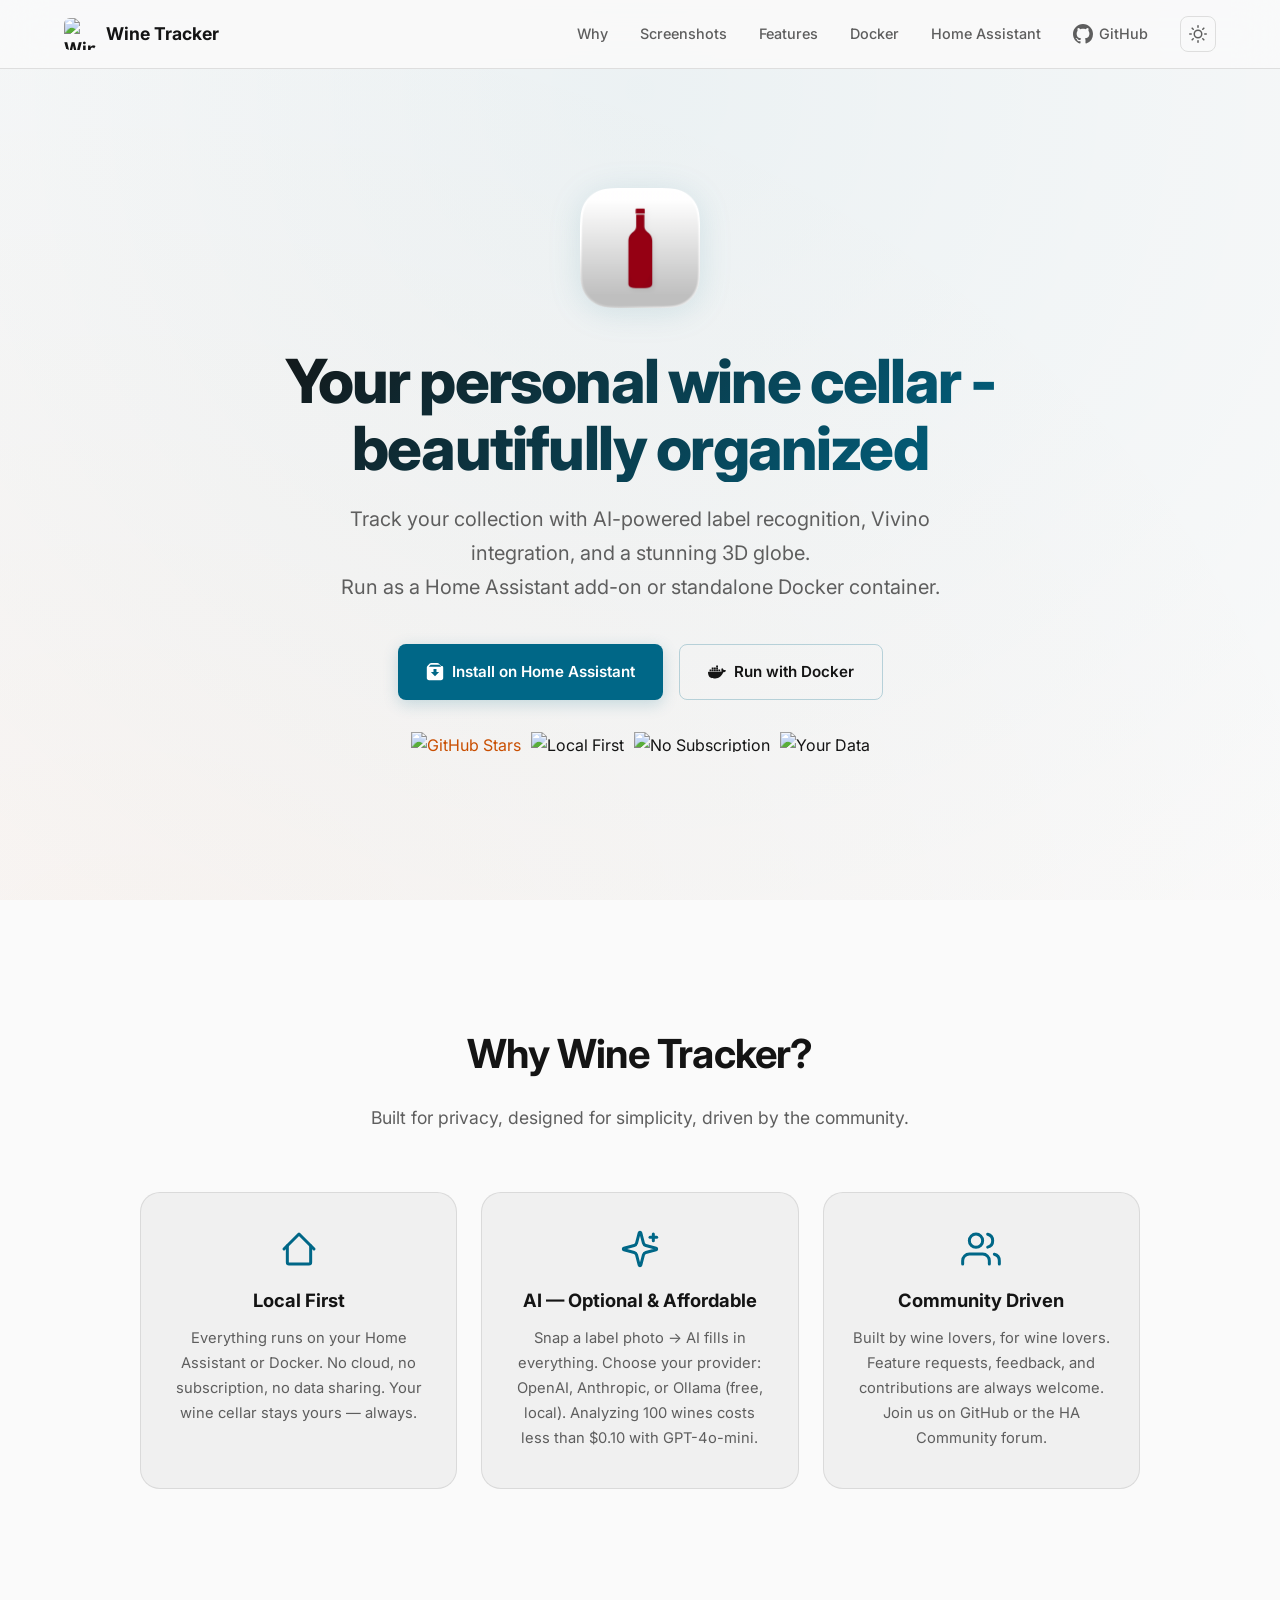
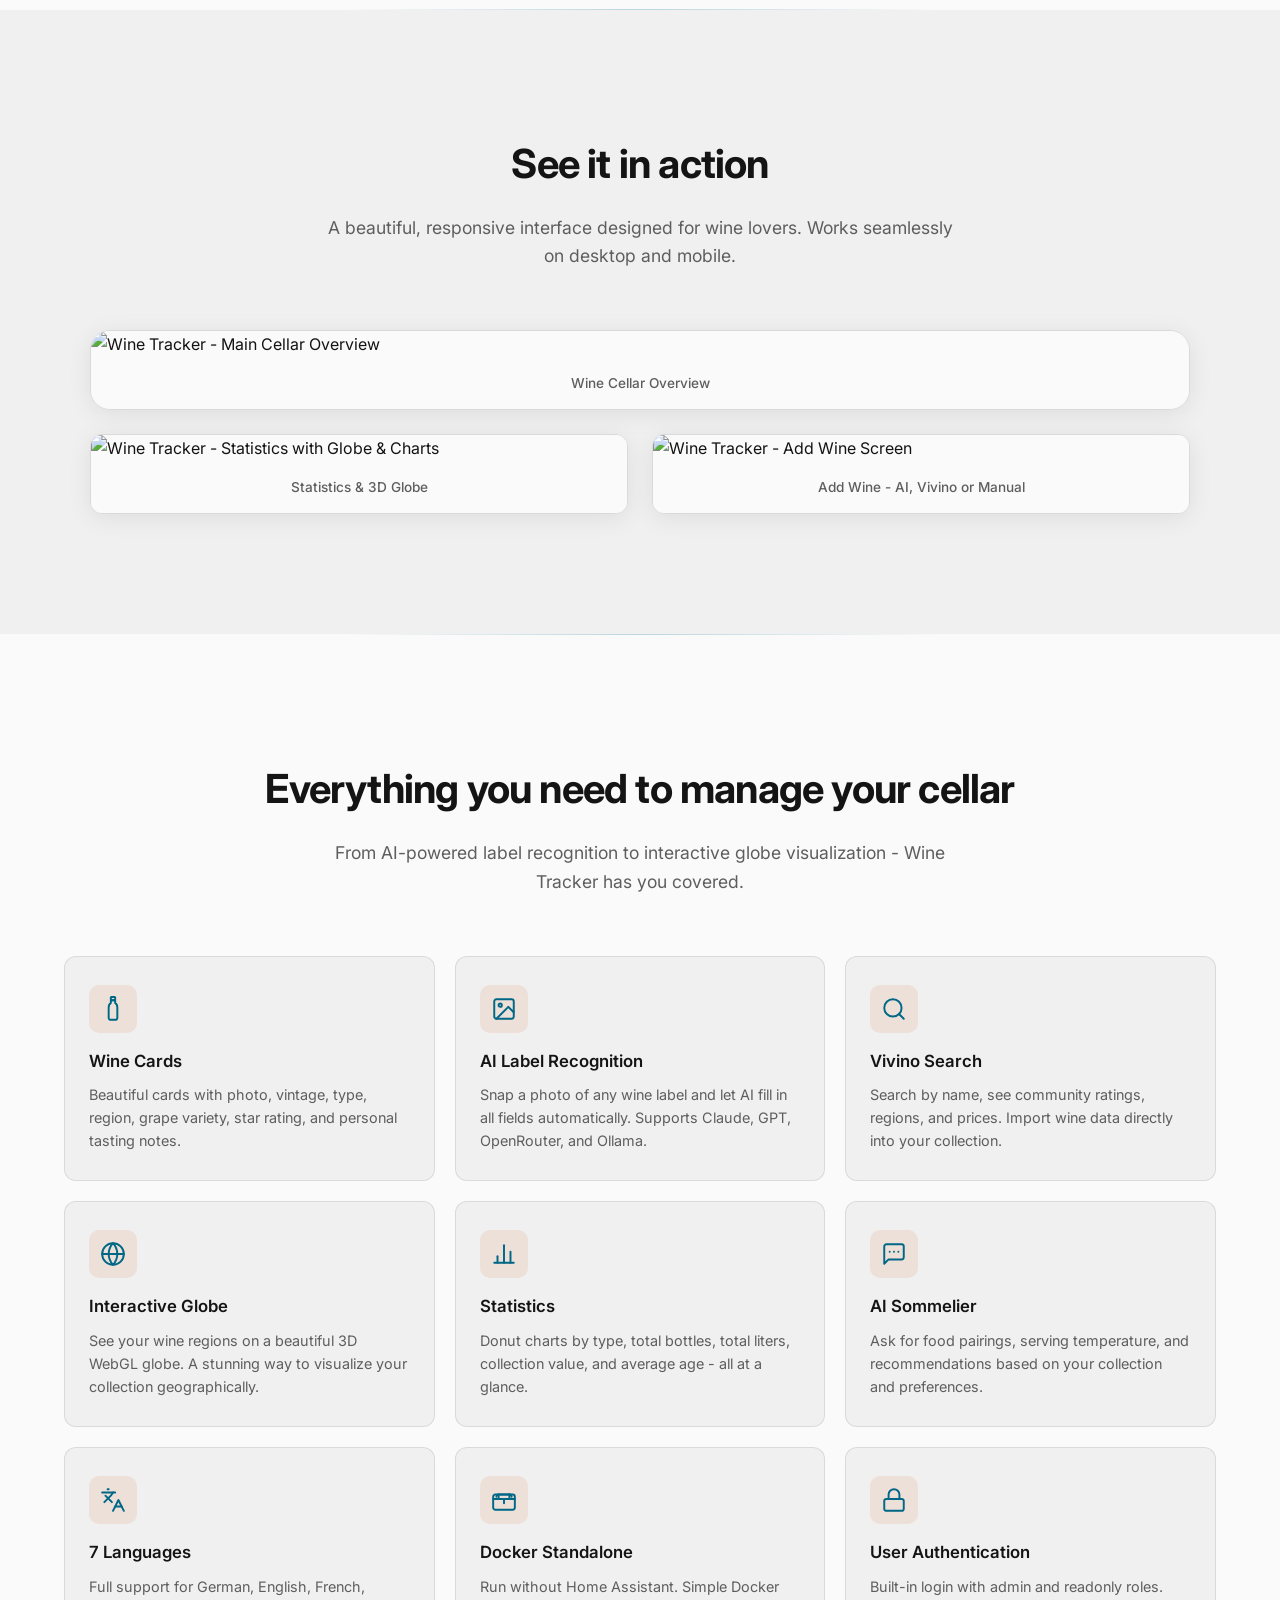
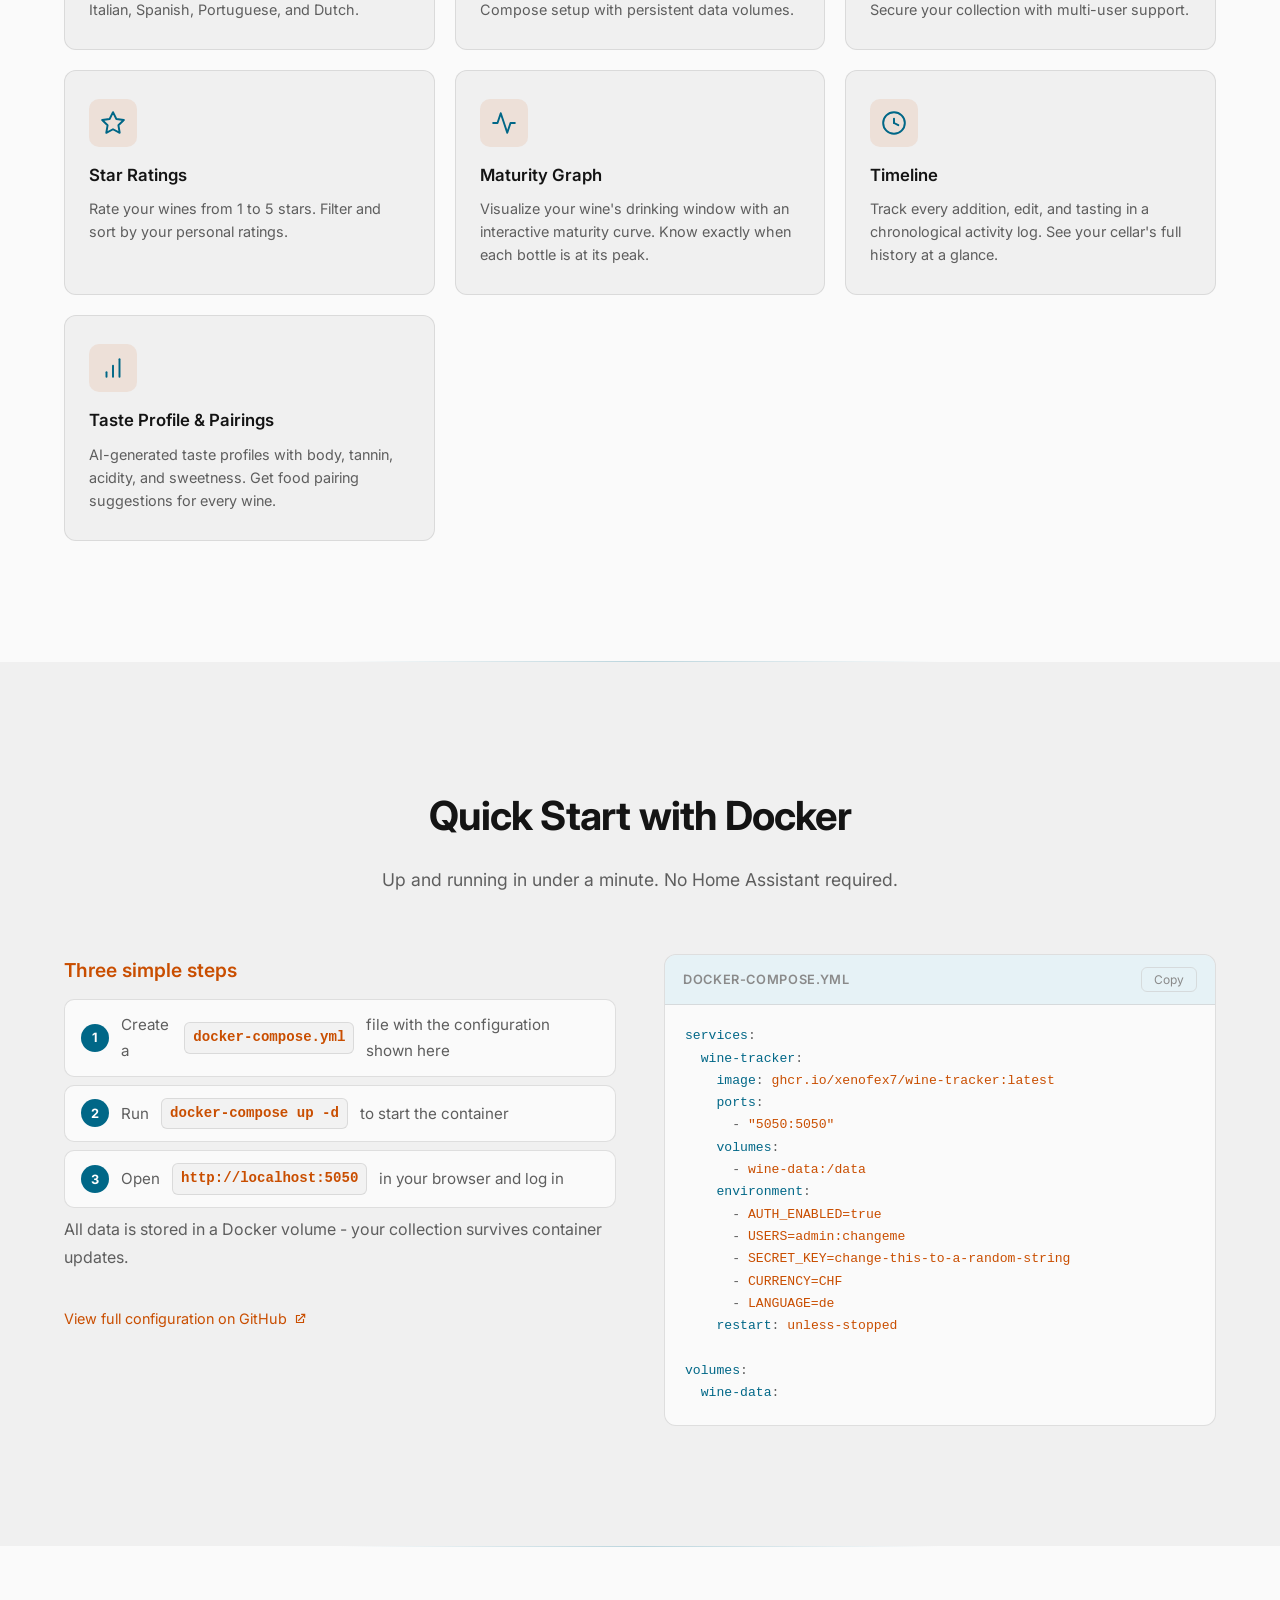
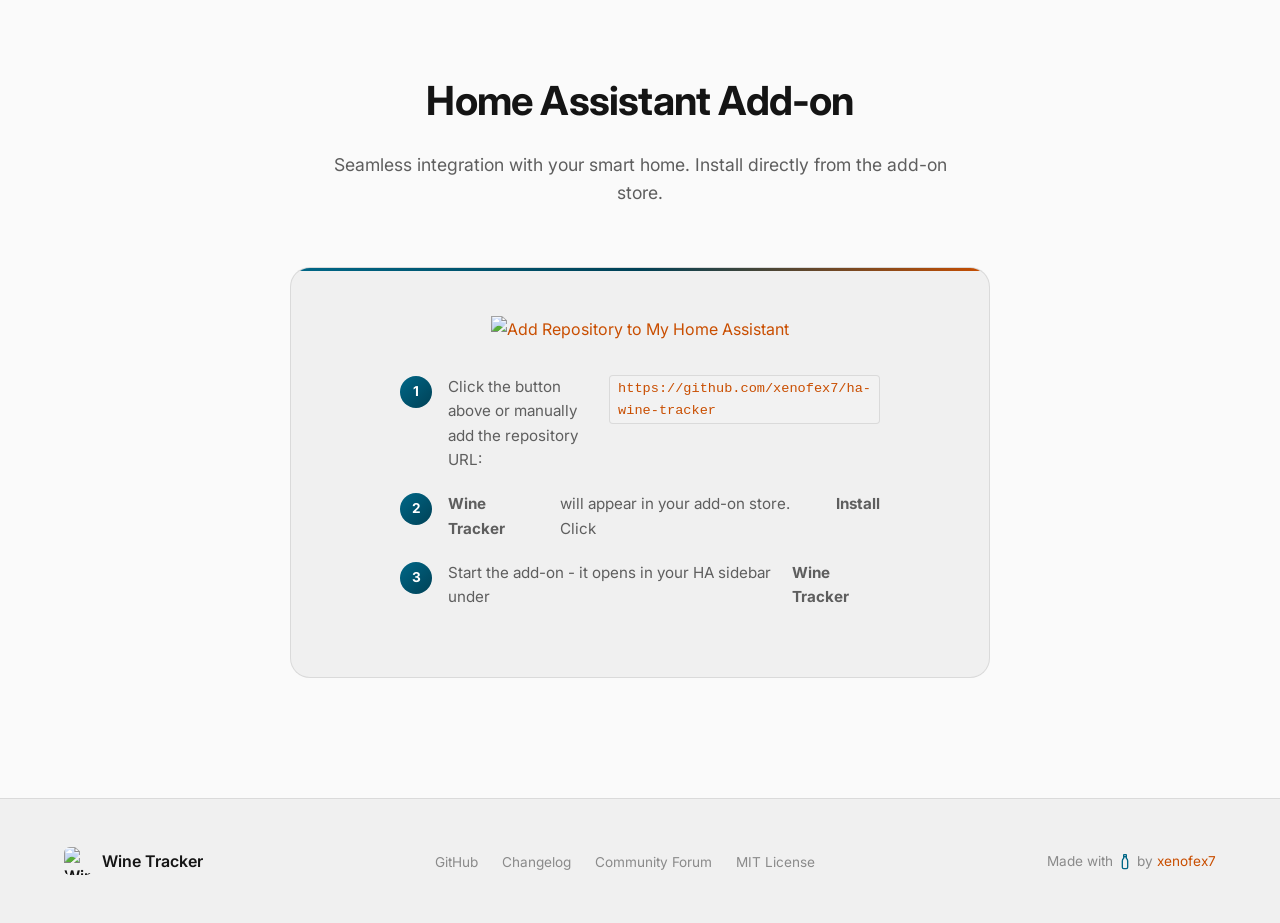
==== commit f4a2a382: "Merge dev: Timeline, Chat History, Edit Modal refactor, Maturity Graph, Landing Page" ====
--- a/docs/index.html
+++ b/docs/index.html
@@ -5,18 +5,77 @@
   <meta name="viewport" content="width=device-width, initial-scale=1.0">
   <title>Wine Tracker — Your Personal Wine Cellar, Beautifully Organized</title>
   <meta name="description" content="Track your wine collection with AI-powered label recognition, Vivino integration, and a stunning 3D globe. Run as a Home Assistant add-on or standalone Docker container.">
+  <meta name="keywords" content="wine tracker, wine cellar, wine collection, home assistant, docker, AI label recognition, vivino, wine management, sommelier, wine statistics, wine globe">
+  <meta name="author" content="xenofex7">
+  <meta name="robots" content="index, follow">
+  <meta name="theme-color" content="#009ac7">
+  <meta name="color-scheme" content="dark light">
+  <link rel="canonical" href="https://xenofex7.github.io/ha-wine-tracker/">
   <meta property="og:title" content="Wine Tracker — Your Personal Wine Cellar">
   <meta property="og:description" content="Track your wine collection with AI-powered label recognition, Vivino integration, and a stunning 3D globe.">
   <meta property="og:image" content="https://raw.githubusercontent.com/xenofex7/ha-wine-tracker/main/assets/260220_main_screen.png">
-  <meta property="og:url" content="https://xenofex7.github.io/ha-wine-tracker">
+  <meta property="og:image:width" content="1280">
+  <meta property="og:image:height" content="800">
+  <meta property="og:image:alt" content="Wine Tracker main screen showing wine cellar overview with cards">
+  <meta property="og:url" content="https://xenofex7.github.io/ha-wine-tracker/">
   <meta property="og:type" content="website">
+  <meta property="og:site_name" content="Wine Tracker">
+  <meta property="og:locale" content="en_US">
   <meta name="twitter:card" content="summary_large_image">
   <meta name="twitter:title" content="Wine Tracker — Your Personal Wine Cellar">
   <meta name="twitter:description" content="Track your wine collection with AI-powered label recognition, Vivino integration, and a stunning 3D globe.">
   <meta name="twitter:image" content="https://raw.githubusercontent.com/xenofex7/ha-wine-tracker/main/assets/260220_main_screen.png">
+  <meta name="twitter:image:alt" content="Wine Tracker main screen showing wine cellar overview with cards">
   <link rel="icon" type="image/png" href="./icon.png">
+  <link rel="apple-touch-icon" href="./icon.png">
+  <script type="application/ld+json">
+  {
+    "@context": "https://schema.org",
+    "@type": "SoftwareApplication",
+    "name": "Wine Tracker",
+    "description": "Track your wine collection with AI-powered label recognition, Vivino integration, and a stunning 3D globe. Run as a Home Assistant add-on or standalone Docker container.",
+    "applicationCategory": "LifestyleApplication",
+    "operatingSystem": "Docker, Home Assistant",
+    "url": "https://xenofex7.github.io/ha-wine-tracker/",
+    "image": "https://raw.githubusercontent.com/xenofex7/ha-wine-tracker/main/assets/260220_main_screen.png",
+    "screenshot": [
+      "https://raw.githubusercontent.com/xenofex7/ha-wine-tracker/main/assets/260220_main_screen.png",
+      "https://raw.githubusercontent.com/xenofex7/ha-wine-tracker/main/assets/260220_statistics_screen.png",
+      "https://raw.githubusercontent.com/xenofex7/ha-wine-tracker/main/assets/260220_add_wine_screen.png"
+    ],
+    "author": {
+      "@type": "Person",
+      "name": "xenofex7",
+      "url": "https://github.com/xenofex7"
+    },
+    "license": "https://github.com/xenofex7/ha-wine-tracker/blob/main/LICENSE",
+    "isAccessibleForFree": true,
+    "offers": {
+      "@type": "Offer",
+      "price": "0",
+      "priceCurrency": "USD"
+    },
+    "featureList": [
+      "AI-powered wine label recognition",
+      "Vivino search integration",
+      "Interactive 3D globe visualization",
+      "Wine collection statistics and charts",
+      "AI sommelier for food pairings",
+      "7 language support",
+      "Docker standalone deployment",
+      "Home Assistant add-on",
+      "User authentication",
+      "Star ratings and tasting notes"
+    ],
+    "softwareRequirements": "Docker or Home Assistant",
+    "codeRepository": "https://github.com/xenofex7/ha-wine-tracker",
+    "releaseNotes": "https://github.com/xenofex7/ha-wine-tracker/blob/main/CHANGELOG.md"
+  }
+  </script>
   <link rel="preconnect" href="https://fonts.googleapis.com">
   <link rel="preconnect" href="https://fonts.gstatic.com" crossorigin>
+  <link rel="dns-prefetch" href="https://raw.githubusercontent.com">
+  <link rel="dns-prefetch" href="https://img.shields.io">
   <link href="https://fonts.googleapis.com/css2?family=Inter:wght@300;400;500;600;700;800&display=swap" rel="stylesheet">
   <style>
     /* ========================================
@@ -162,6 +221,7 @@
       scroll-behavior: smooth;
       -webkit-font-smoothing: antialiased;
       -moz-osx-font-smoothing: grayscale;
+      overflow-x: hidden;
     }
 
     body {
@@ -503,6 +563,101 @@
       height: 20px;
     }
 
+    .hero-badges {
+      display: flex;
+      align-items: center;
+      justify-content: center;
+      gap: 10px;
+      flex-wrap: wrap;
+    }
+
+    .hero-pill {
+      display: inline-flex;
+      align-items: center;
+      gap: 6px;
+      padding: 6px 14px;
+      border-radius: 20px;
+      background: var(--bg-secondary);
+      border: 1px solid var(--border);
+      color: var(--text-secondary);
+      font-size: 0.78rem;
+      font-weight: 600;
+      letter-spacing: 0.01em;
+      white-space: nowrap;
+    }
+
+    .hero-pill svg {
+      width: 14px;
+      height: 14px;
+      flex-shrink: 0;
+    }
+
+    /* ========================================
+       Why Wine Tracker Section
+       ======================================== */
+    .why-grid {
+      display: grid;
+      grid-template-columns: repeat(auto-fit, minmax(300px, 1fr));
+      gap: 24px;
+      max-width: 1000px;
+      margin: 0 auto;
+    }
+
+    .why-card {
+      background: var(--bg-secondary);
+      border: 1px solid var(--border);
+      border-radius: var(--radius-lg);
+      padding: 36px 28px;
+      text-align: center;
+      transition: all 0.3s ease;
+      position: relative;
+      overflow: hidden;
+    }
+
+    .why-card::before {
+      content: '';
+      position: absolute;
+      top: 0;
+      left: 0;
+      right: 0;
+      height: 3px;
+      background: linear-gradient(90deg, var(--accent), var(--gold));
+      opacity: 0;
+      transition: opacity 0.3s ease;
+    }
+
+    .why-card:hover {
+      border-color: var(--border-hover);
+      background: var(--bg-tertiary);
+      transform: translateY(-4px);
+      box-shadow: var(--shadow-glow);
+    }
+
+    .why-card:hover::before {
+      opacity: 1;
+    }
+
+    .why-card-icon {
+      width: 40px;
+      height: 40px;
+      margin: 0 auto 16px;
+      display: block;
+      color: var(--accent, #4a6741);
+    }
+
+    .why-card h3 {
+      font-size: 1.15rem;
+      font-weight: 700;
+      margin-bottom: 10px;
+      color: var(--text-primary);
+    }
+
+    .why-card p {
+      font-size: 0.92rem;
+      color: var(--text-secondary);
+      line-height: 1.7;
+    }
+
     /* ========================================
        Screenshots Section
        ======================================== */
@@ -1039,6 +1194,11 @@
       .features-grid {
         grid-template-columns: 1fr 1fr;
       }
+
+      .why-grid {
+        grid-template-columns: 1fr;
+        max-width: 500px;
+      }
     }
 
     @media (max-width: 640px) {
@@ -1046,21 +1206,19 @@
         --section-padding: 60px;
       }
 
+      nav.nav-open {
+        bottom: 0;
+        background: var(--mobile-nav-bg);
+      }
+
       .nav-links {
         display: none;
-        position: fixed;
-        top: 0;
-        left: 0;
-        right: 0;
-        bottom: 0;
-        background: var(--mobile-nav-bg);
-        backdrop-filter: blur(20px);
-        -webkit-backdrop-filter: blur(20px);
+        position: absolute;
+        inset: 0;
         flex-direction: column;
         justify-content: center;
         align-items: center;
         gap: 24px;
-        z-index: 999;
       }
 
       .nav-links.open {
@@ -1140,7 +1298,8 @@
   <!-- ========================================
        Navigation
        ======================================== -->
-  <nav>
+  <header>
+  <nav aria-label="Main navigation">
     <div class="container">
       <a href="#" class="nav-brand">
         <img src="./icon.png" alt="Wine Tracker Icon">
@@ -1152,6 +1311,7 @@
         <span></span>
       </button>
       <ul class="nav-links">
+        <li><a href="#why">Why</a></li>
         <li><a href="#screenshots">Screenshots</a></li>
         <li><a href="#features">Features</a></li>
         <li><a href="#docker">Docker</a></li>
@@ -1171,6 +1331,9 @@
       </ul>
     </div>
   </nav>
+  </header>
+
+  <main>
 
   <!-- ========================================
        Hero Section
@@ -1181,7 +1344,7 @@
       <img src="./icon_bright.png" alt="Wine Tracker Logo" class="hero-logo fade-in icon-for-light">
       <h1 class="fade-in fade-in-delay-1">Your personal wine cellar - beautifully organized</h1>
       <p class="hero-tagline fade-in fade-in-delay-2">
-        Track your collection with AI-powered label recognition, Vivino integration, and a stunning 3D globe. Run as a Home Assistant add-on or standalone Docker container.
+        Track your collection with AI-powered label recognition, Vivino integration, and a stunning 3D globe.<br>Run as a Home Assistant add-on or standalone Docker container.
       </p>
       <div class="hero-cta fade-in fade-in-delay-3">
         <a href="https://my.home-assistant.io/redirect/supervisor_add_addon_repository/?repository_url=https%3A%2F%2Fgithub.com%2Fxenofex7%2Fha-wine-tracker" class="btn btn-primary" target="_blank" rel="noopener">
@@ -1193,13 +1356,45 @@
           Run with Docker
         </a>
       </div>
-      <div class="hero-badge fade-in fade-in-delay-4">
-        <a href="https://github.com/xenofex7/ha-wine-tracker" target="_blank" rel="noopener">
+      <div class="hero-badges fade-in fade-in-delay-4">
+        <a href="https://github.com/xenofex7/ha-wine-tracker" class="hero-badge" target="_blank" rel="noopener">
           <img src="https://img.shields.io/github/stars/xenofex7/ha-wine-tracker?style=flat&logo=github&color=009ac7&labelColor=111111" alt="GitHub Stars">
         </a>
+        <span class="hero-badge"><img src="https://img.shields.io/badge/Local%20First-your%20server-009ac7?style=flat&logo=homeassistant&logoColor=white&labelColor=111111" alt="Local First"></span>
+        <span class="hero-badge"><img src="https://img.shields.io/badge/No%20Subscription-free-brightgreen?style=flat&logo=cashapp&logoColor=white&labelColor=111111" alt="No Subscription"></span>
+        <span class="hero-badge"><img src="https://img.shields.io/badge/Your%20Data-full%20ownership-blueviolet?style=flat&logo=sqlite&logoColor=white&labelColor=111111" alt="Your Data"></span>
       </div>
     </div>
   </section>
+
+  <!-- ========================================
+       Why Wine Tracker Section
+       ======================================== -->
+  <section id="why">
+    <div class="container">
+      <h2 class="section-title fade-in">Why Wine Tracker?</h2>
+      <p class="section-subtitle fade-in fade-in-delay-1">Built for privacy, designed for simplicity, driven by the community.</p>
+      <div class="why-grid">
+        <div class="why-card fade-in">
+          <svg class="why-card-icon" viewBox="0 0 24 24" fill="none" stroke="currentColor" stroke-width="1.8" stroke-linecap="round" stroke-linejoin="round"><path d="M3 12l9-9 9 9"/><path d="M5 10v10a1 1 0 001 1h12a1 1 0 001-1V10"/></svg>
+          <h3>Local First</h3>
+          <p>Everything runs on your Home Assistant or Docker. No cloud, no subscription, no data sharing. Your wine cellar stays yours — always.</p>
+        </div>
+        <div class="why-card fade-in fade-in-delay-1">
+          <svg class="why-card-icon" viewBox="0 0 24 24" fill="none" stroke="currentColor" stroke-width="1.8" stroke-linecap="round" stroke-linejoin="round"><path d="M9.937 15.5A2 2 0 008.5 14.063l-6.135-1.582a.5.5 0 010-.962L8.5 9.936A2 2 0 009.937 8.5l1.582-6.135a.5.5 0 01.962 0L14.063 8.5A2 2 0 0015.5 9.937l6.135 1.582a.5.5 0 010 .962L15.5 14.063a2 2 0 00-1.437 1.437l-1.582 6.135a.5.5 0 01-.962 0z"/><path d="M20 3v4"/><path d="M22 5h-4"/></svg>
+          <h3>AI — Optional &amp; Affordable</h3>
+          <p>Snap a label photo → AI fills in everything. Choose your provider: OpenAI, Anthropic, or Ollama (free, local). Analyzing 100 wines costs less than $0.10 with GPT-4o-mini.</p>
+        </div>
+        <div class="why-card fade-in fade-in-delay-2">
+          <svg class="why-card-icon" viewBox="0 0 24 24" fill="none" stroke="currentColor" stroke-width="1.8" stroke-linecap="round" stroke-linejoin="round"><path d="M17 21v-2a4 4 0 00-4-4H5a4 4 0 00-4 4v2"/><circle cx="9" cy="7" r="4"/><path d="M23 21v-2a4 4 0 00-3-3.87"/><path d="M16 3.13a4 4 0 010 7.75"/></svg>
+          <h3>Community Driven</h3>
+          <p>Built by wine lovers, for wine lovers. Feature requests, feedback, and contributions are always welcome. Join us on GitHub or the HA Community forum.</p>
+        </div>
+      </div>
+    </div>
+  </section>
+
+  <div class="section-divider"></div>
 
   <!-- ========================================
        Screenshots Section
@@ -1219,7 +1414,7 @@
         </div>
         <div class="screenshot-secondary fade-in fade-in-delay-3" data-lightbox>
           <img src="./assets/260220_add_wine_screen.png" alt="Wine Tracker - Add Wine Screen" loading="lazy">
-          <div class="screenshot-label">Add Wine &mdash; AI, Vivino or Manual</div>
+          <div class="screenshot-label">Add Wine - AI, Vivino or Manual</div>
         </div>
       </div>
     </div>
@@ -1233,7 +1428,7 @@
   <section id="features">
     <div class="container">
       <h2 class="section-title fade-in">Everything you need to manage your cellar</h2>
-      <p class="section-subtitle fade-in fade-in-delay-1">From AI-powered label recognition to interactive globe visualization &mdash; Wine Tracker has you covered.</p>
+      <p class="section-subtitle fade-in fade-in-delay-1">From AI-powered label recognition to interactive globe visualization - Wine Tracker has you covered.</p>
       <div class="features-grid">
         <div class="feature-card fade-in">
           <span class="feature-icon" aria-hidden="true">
@@ -1268,7 +1463,7 @@
             <svg viewBox="0 0 24 24" fill="none" stroke="currentColor" stroke-width="1.8" stroke-linecap="round" stroke-linejoin="round"><line x1="18" y1="20" x2="18" y2="10"/><line x1="12" y1="20" x2="12" y2="4"/><line x1="6" y1="20" x2="6" y2="14"/><line x1="3" y1="20" x2="21" y2="20"/></svg>
           </span>
           <h3>Statistics</h3>
-          <p>Donut charts by type, total bottles, total liters, collection value, and average age &mdash; all at a glance.</p>
+          <p>Donut charts by type, total bottles, total liters, collection value, and average age - all at a glance.</p>
         </div>
         <div class="feature-card fade-in fade-in-delay-1">
           <span class="feature-icon" aria-hidden="true">
@@ -1304,6 +1499,27 @@
           </span>
           <h3>Star Ratings</h3>
           <p>Rate your wines from 1 to 5 stars. Filter and sort by your personal ratings.</p>
+        </div>
+        <div class="feature-card fade-in fade-in-delay-2">
+          <span class="feature-icon" aria-hidden="true">
+            <svg viewBox="0 0 24 24" fill="none" stroke="currentColor" stroke-width="1.8" stroke-linecap="round" stroke-linejoin="round"><polyline points="22 12 18 12 15 21 9 3 6 12 2 12"/></svg>
+          </span>
+          <h3>Maturity Graph</h3>
+          <p>Visualize your wine's drinking window with an interactive maturity curve. Know exactly when each bottle is at its peak.</p>
+        </div>
+        <div class="feature-card fade-in fade-in-delay-3">
+          <span class="feature-icon" aria-hidden="true">
+            <svg viewBox="0 0 24 24" fill="none" stroke="currentColor" stroke-width="1.8" stroke-linecap="round" stroke-linejoin="round"><circle cx="12" cy="12" r="10"/><line x1="12" y1="8" x2="12" y2="12"/><line x1="12" y1="12" x2="16" y2="14"/></svg>
+          </span>
+          <h3>Timeline</h3>
+          <p>Track every addition, edit, and tasting in a chronological activity log. See your cellar's full history at a glance.</p>
+        </div>
+        <div class="feature-card fade-in">
+          <span class="feature-icon" aria-hidden="true">
+            <svg viewBox="0 0 24 24" fill="none" stroke="currentColor" stroke-width="1.8" stroke-linecap="round" stroke-linejoin="round"><path d="M12 20V10"/><path d="M18 20V4"/><path d="M6 20v-4"/></svg>
+          </span>
+          <h3>Taste Profile &amp; Pairings</h3>
+          <p>AI-generated taste profiles with body, tannin, acidity, and sweetness. Get food pairing suggestions for every wine.</p>
         </div>
       </div>
     </div>
@@ -1326,7 +1542,7 @@
             <li>Run <code>docker-compose up -d</code> to start the container</li>
             <li>Open <code>http://localhost:5050</code> in your browser and log in</li>
           </ol>
-          <p>All data is stored in a Docker volume &mdash; your collection survives container updates.</p>
+          <p>All data is stored in a Docker volume - your collection survives container updates.</p>
           <a href="https://github.com/xenofex7/ha-wine-tracker/blob/main/docker/docker-compose.yml" class="docker-link" target="_blank" rel="noopener">
             View full configuration on GitHub
             <svg viewBox="0 0 24 24"><path d="M14 3v2h3.59l-9.3 9.29 1.42 1.42L19 6.41V10h2V3h-7zM5 5v14h14v-7h-2v5H7V7h5V5H5z"/></svg>
@@ -1375,9 +1591,9 @@
           <img src="https://my.home-assistant.io/badges/supervisor_add_addon_repository.svg" alt="Add Repository to My Home Assistant">
         </a>
         <ol class="ha-steps">
-          <li>Click the button above or manually add the repository URL:<br><code>https://github.com/xenofex7/ha-wine-tracker</code></li>
-          <li><strong>Wine Tracker</strong> will appear in your add-on store. Click <strong>Install</strong>.</li>
-          <li>Start the add-on &mdash; it opens in your HA sidebar under <strong>Wine Tracker</strong>.</li>
+          <li>Click the button above or manually add the repository URL: <code>https://github.com/xenofex7/ha-wine-tracker</code></li>
+          <li><strong>Wine Tracker</strong> will appear in your add-on store. Click <strong>Install</strong></li>
+          <li>Start the add-on - it opens in your HA sidebar under <strong>Wine Tracker</strong></li>
         </ol>
       </div>
     </div>
@@ -1386,6 +1602,8 @@
   <!-- ========================================
        Footer
        ======================================== -->
+  </main>
+
   <footer>
     <div class="container">
       <div class="footer-content">
@@ -1476,9 +1694,12 @@
     var navToggle = document.querySelector('.nav-toggle');
     var navLinks = document.querySelector('.nav-links');
 
+    var navEl = navToggle.closest('nav');
+
     navToggle.addEventListener('click', function() {
       navToggle.classList.toggle('active');
       navLinks.classList.toggle('open');
+      navEl.classList.toggle('nav-open');
     });
 
     // Close mobile nav when a link is clicked
@@ -1486,6 +1707,7 @@
       link.addEventListener('click', function() {
         navToggle.classList.remove('active');
         navLinks.classList.remove('open');
+        navEl.classList.remove('nav-open');
       });
     });
 
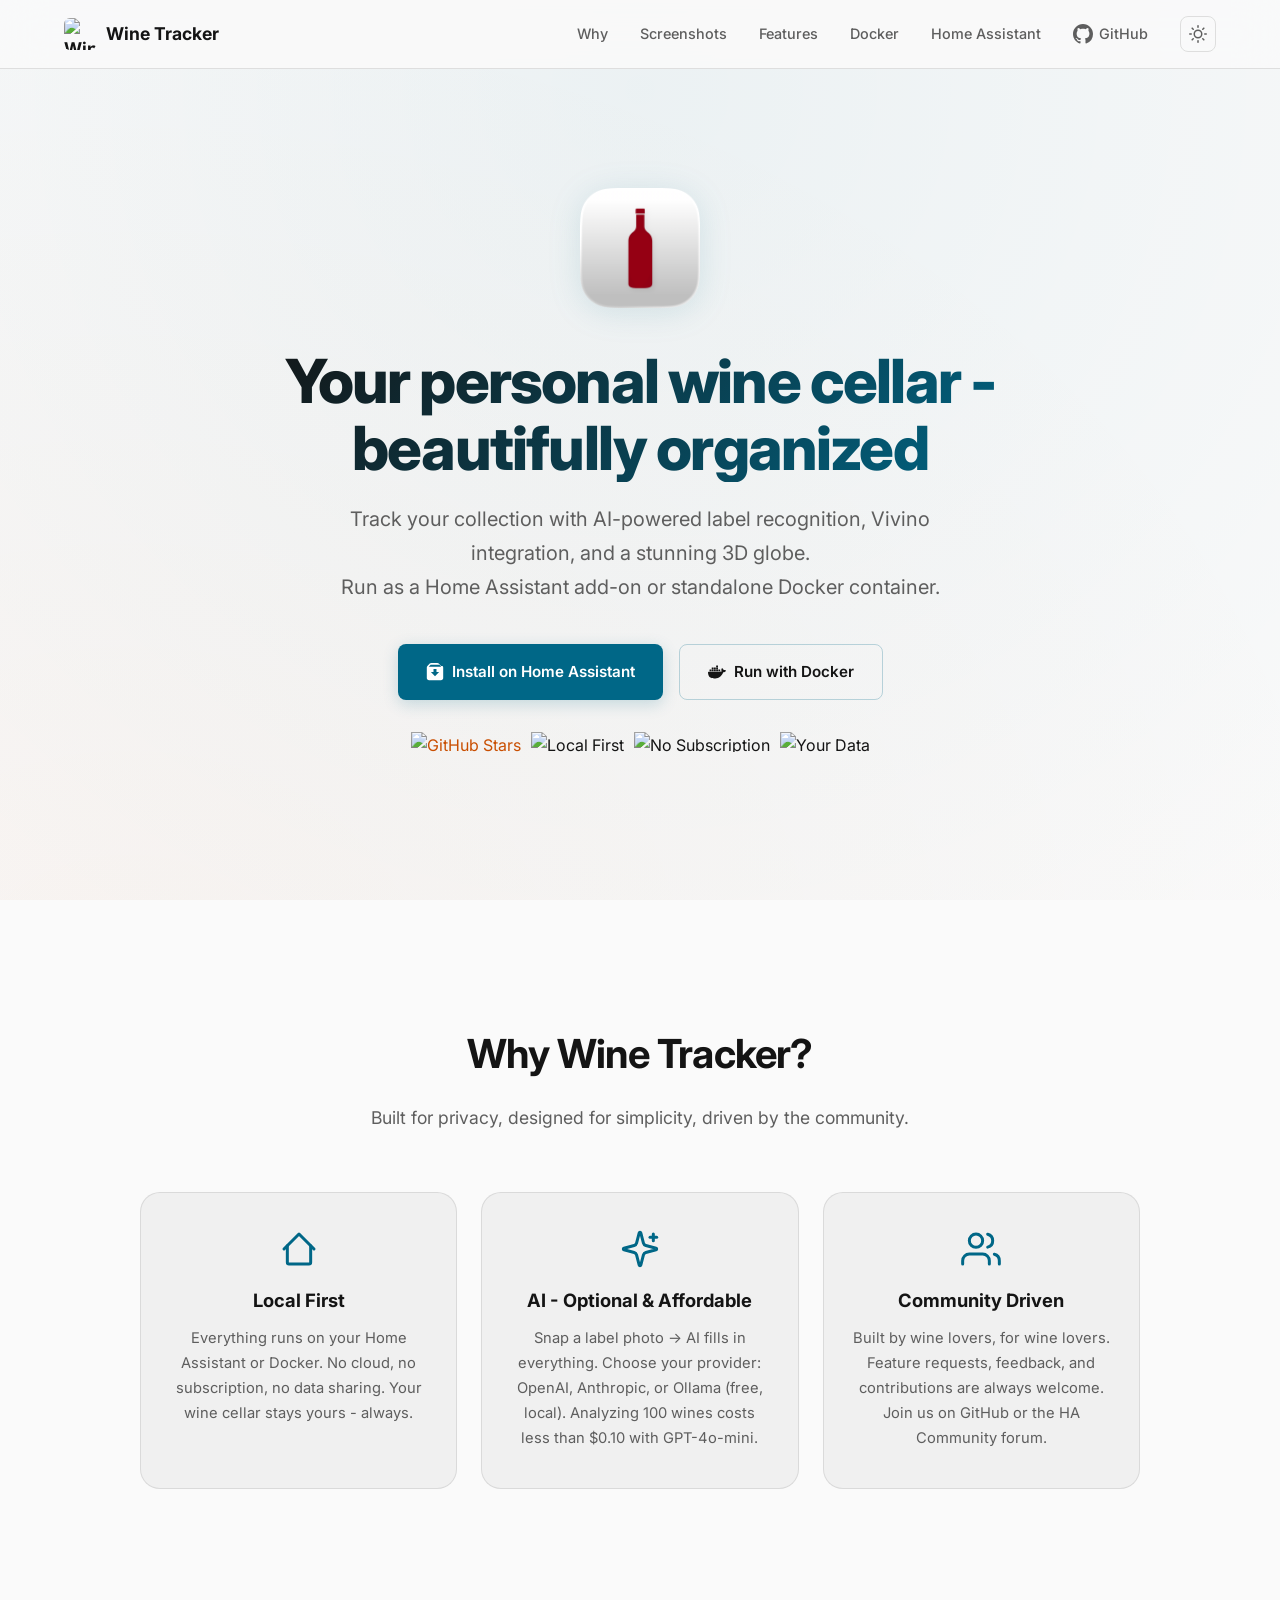
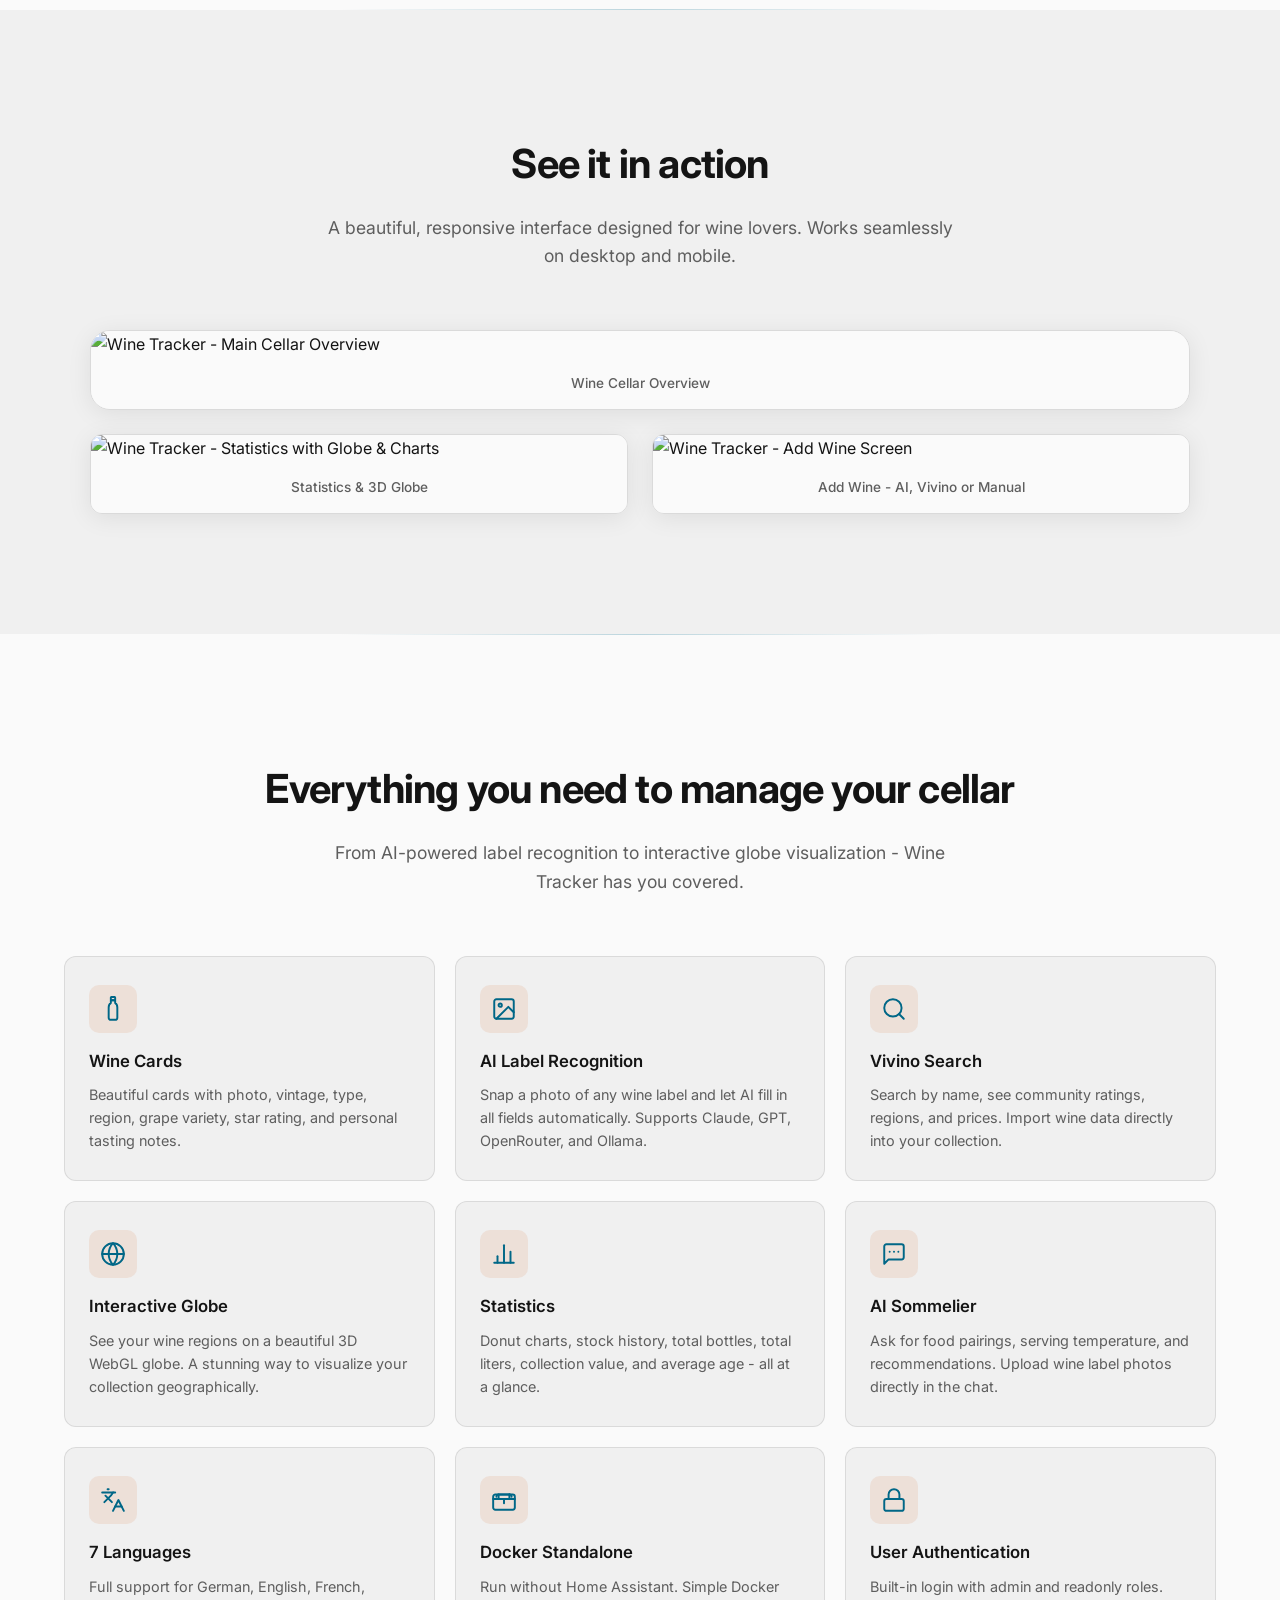
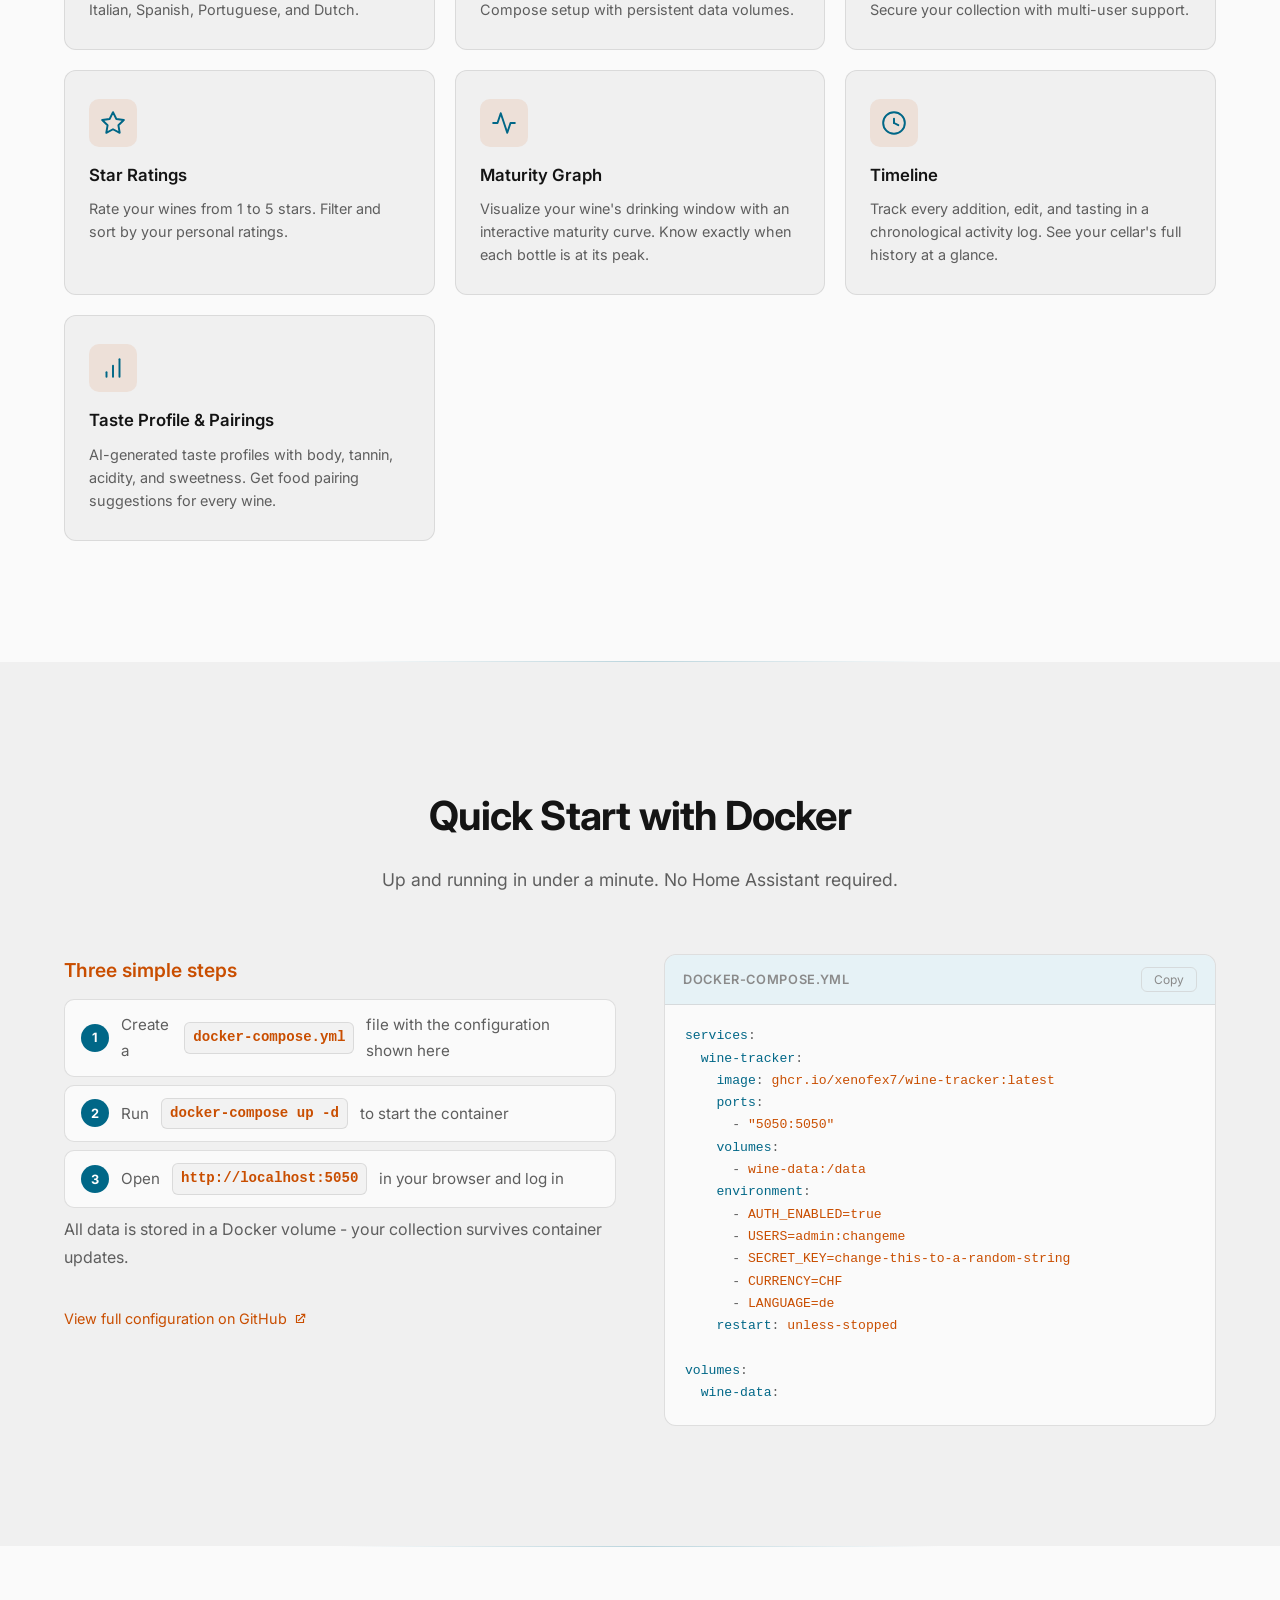
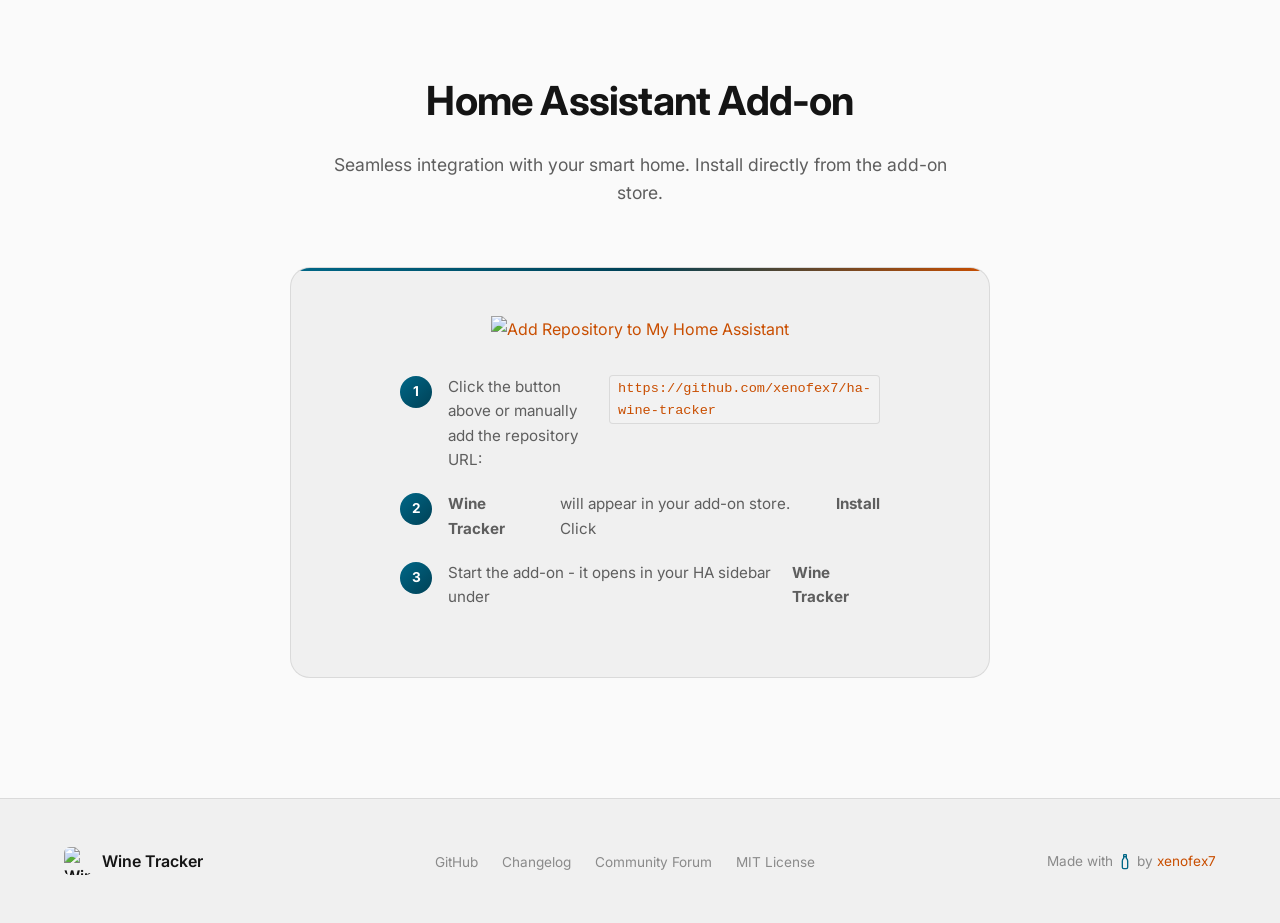
==== commit 2a9b3ea7: "Update docs for release - Group README features into themed sections - Add missing features: stock h" ====
--- a/docs/index.html
+++ b/docs/index.html
@@ -3,15 +3,16 @@
 <head>
   <meta charset="UTF-8">
   <meta name="viewport" content="width=device-width, initial-scale=1.0">
-  <title>Wine Tracker — Your Personal Wine Cellar, Beautifully Organized</title>
+  <title>Wine Tracker - Your Personal Wine Cellar, Beautifully Organized</title>
   <meta name="description" content="Track your wine collection with AI-powered label recognition, Vivino integration, and a stunning 3D globe. Run as a Home Assistant add-on or standalone Docker container.">
   <meta name="keywords" content="wine tracker, wine cellar, wine collection, home assistant, docker, AI label recognition, vivino, wine management, sommelier, wine statistics, wine globe">
   <meta name="author" content="xenofex7">
   <meta name="robots" content="index, follow">
+  <link rel="llms-txt" href="/ha-wine-tracker/llm.txt">
   <meta name="theme-color" content="#009ac7">
   <meta name="color-scheme" content="dark light">
   <link rel="canonical" href="https://xenofex7.github.io/ha-wine-tracker/">
-  <meta property="og:title" content="Wine Tracker — Your Personal Wine Cellar">
+  <meta property="og:title" content="Wine Tracker - Your Personal Wine Cellar">
   <meta property="og:description" content="Track your wine collection with AI-powered label recognition, Vivino integration, and a stunning 3D globe.">
   <meta property="og:image" content="https://raw.githubusercontent.com/xenofex7/ha-wine-tracker/main/assets/260220_main_screen.png">
   <meta property="og:image:width" content="1280">
@@ -22,7 +23,7 @@
   <meta property="og:site_name" content="Wine Tracker">
   <meta property="og:locale" content="en_US">
   <meta name="twitter:card" content="summary_large_image">
-  <meta name="twitter:title" content="Wine Tracker — Your Personal Wine Cellar">
+  <meta name="twitter:title" content="Wine Tracker - Your Personal Wine Cellar">
   <meta name="twitter:description" content="Track your wine collection with AI-powered label recognition, Vivino integration, and a stunning 3D globe.">
   <meta name="twitter:image" content="https://raw.githubusercontent.com/xenofex7/ha-wine-tracker/main/assets/260220_main_screen.png">
   <meta name="twitter:image:alt" content="Wine Tracker main screen showing wine cellar overview with cards">
@@ -59,13 +60,15 @@
       "AI-powered wine label recognition",
       "Vivino search integration",
       "Interactive 3D globe visualization",
-      "Wine collection statistics and charts",
-      "AI sommelier for food pairings",
+      "Wine collection statistics and stock history chart",
+      "AI sommelier with image upload for food pairings",
       "7 language support",
       "Docker standalone deployment",
       "Home Assistant add-on",
       "User authentication",
-      "Star ratings and tasting notes"
+      "Star ratings and tasting notes",
+      "Activity timeline",
+      "Maturity graph and taste profiles"
     ],
     "softwareRequirements": "Docker or Home Assistant",
     "codeRepository": "https://github.com/xenofex7/ha-wine-tracker",
@@ -79,7 +82,7 @@
   <link href="https://fonts.googleapis.com/css2?family=Inter:wght@300;400;500;600;700;800&display=swap" rel="stylesheet">
   <style>
     /* ========================================
-       CSS Custom Properties — Dark (default)
+       CSS Custom Properties - Dark (default)
        ======================================== */
     :root {
       --bg-primary: #111111;
@@ -1378,11 +1381,11 @@
         <div class="why-card fade-in">
           <svg class="why-card-icon" viewBox="0 0 24 24" fill="none" stroke="currentColor" stroke-width="1.8" stroke-linecap="round" stroke-linejoin="round"><path d="M3 12l9-9 9 9"/><path d="M5 10v10a1 1 0 001 1h12a1 1 0 001-1V10"/></svg>
           <h3>Local First</h3>
-          <p>Everything runs on your Home Assistant or Docker. No cloud, no subscription, no data sharing. Your wine cellar stays yours — always.</p>
+          <p>Everything runs on your Home Assistant or Docker. No cloud, no subscription, no data sharing. Your wine cellar stays yours - always.</p>
         </div>
         <div class="why-card fade-in fade-in-delay-1">
           <svg class="why-card-icon" viewBox="0 0 24 24" fill="none" stroke="currentColor" stroke-width="1.8" stroke-linecap="round" stroke-linejoin="round"><path d="M9.937 15.5A2 2 0 008.5 14.063l-6.135-1.582a.5.5 0 010-.962L8.5 9.936A2 2 0 009.937 8.5l1.582-6.135a.5.5 0 01.962 0L14.063 8.5A2 2 0 0015.5 9.937l6.135 1.582a.5.5 0 010 .962L15.5 14.063a2 2 0 00-1.437 1.437l-1.582 6.135a.5.5 0 01-.962 0z"/><path d="M20 3v4"/><path d="M22 5h-4"/></svg>
-          <h3>AI — Optional &amp; Affordable</h3>
+          <h3>AI - Optional &amp; Affordable</h3>
           <p>Snap a label photo → AI fills in everything. Choose your provider: OpenAI, Anthropic, or Ollama (free, local). Analyzing 100 wines costs less than $0.10 with GPT-4o-mini.</p>
         </div>
         <div class="why-card fade-in fade-in-delay-2">
@@ -1463,14 +1466,14 @@
             <svg viewBox="0 0 24 24" fill="none" stroke="currentColor" stroke-width="1.8" stroke-linecap="round" stroke-linejoin="round"><line x1="18" y1="20" x2="18" y2="10"/><line x1="12" y1="20" x2="12" y2="4"/><line x1="6" y1="20" x2="6" y2="14"/><line x1="3" y1="20" x2="21" y2="20"/></svg>
           </span>
           <h3>Statistics</h3>
-          <p>Donut charts by type, total bottles, total liters, collection value, and average age - all at a glance.</p>
+          <p>Donut charts, stock history, total bottles, total liters, collection value, and average age - all at a glance.</p>
         </div>
         <div class="feature-card fade-in fade-in-delay-1">
           <span class="feature-icon" aria-hidden="true">
             <svg viewBox="0 0 24 24" fill="none" stroke="currentColor" stroke-width="1.8" stroke-linecap="round" stroke-linejoin="round"><path d="M21 15a2 2 0 01-2 2H7l-4 4V5a2 2 0 012-2h14a2 2 0 012 2z"/><path d="M8 10h.01"/><path d="M12 10h.01"/><path d="M16 10h.01"/></svg>
           </span>
           <h3>AI Sommelier</h3>
-          <p>Ask for food pairings, serving temperature, and recommendations based on your collection and preferences.</p>
+          <p>Ask for food pairings, serving temperature, and recommendations. Upload wine label photos directly in the chat.</p>
         </div>
         <div class="feature-card fade-in fade-in-delay-2">
           <span class="feature-icon" aria-hidden="true">
@@ -1637,7 +1640,7 @@
        ======================================== -->
   <script>
     // ========================================
-    // Theme toggle — light / dark
+    // Theme toggle - light / dark
     // ========================================
     (function initTheme() {
       var saved = localStorage.getItem('wt-theme');
